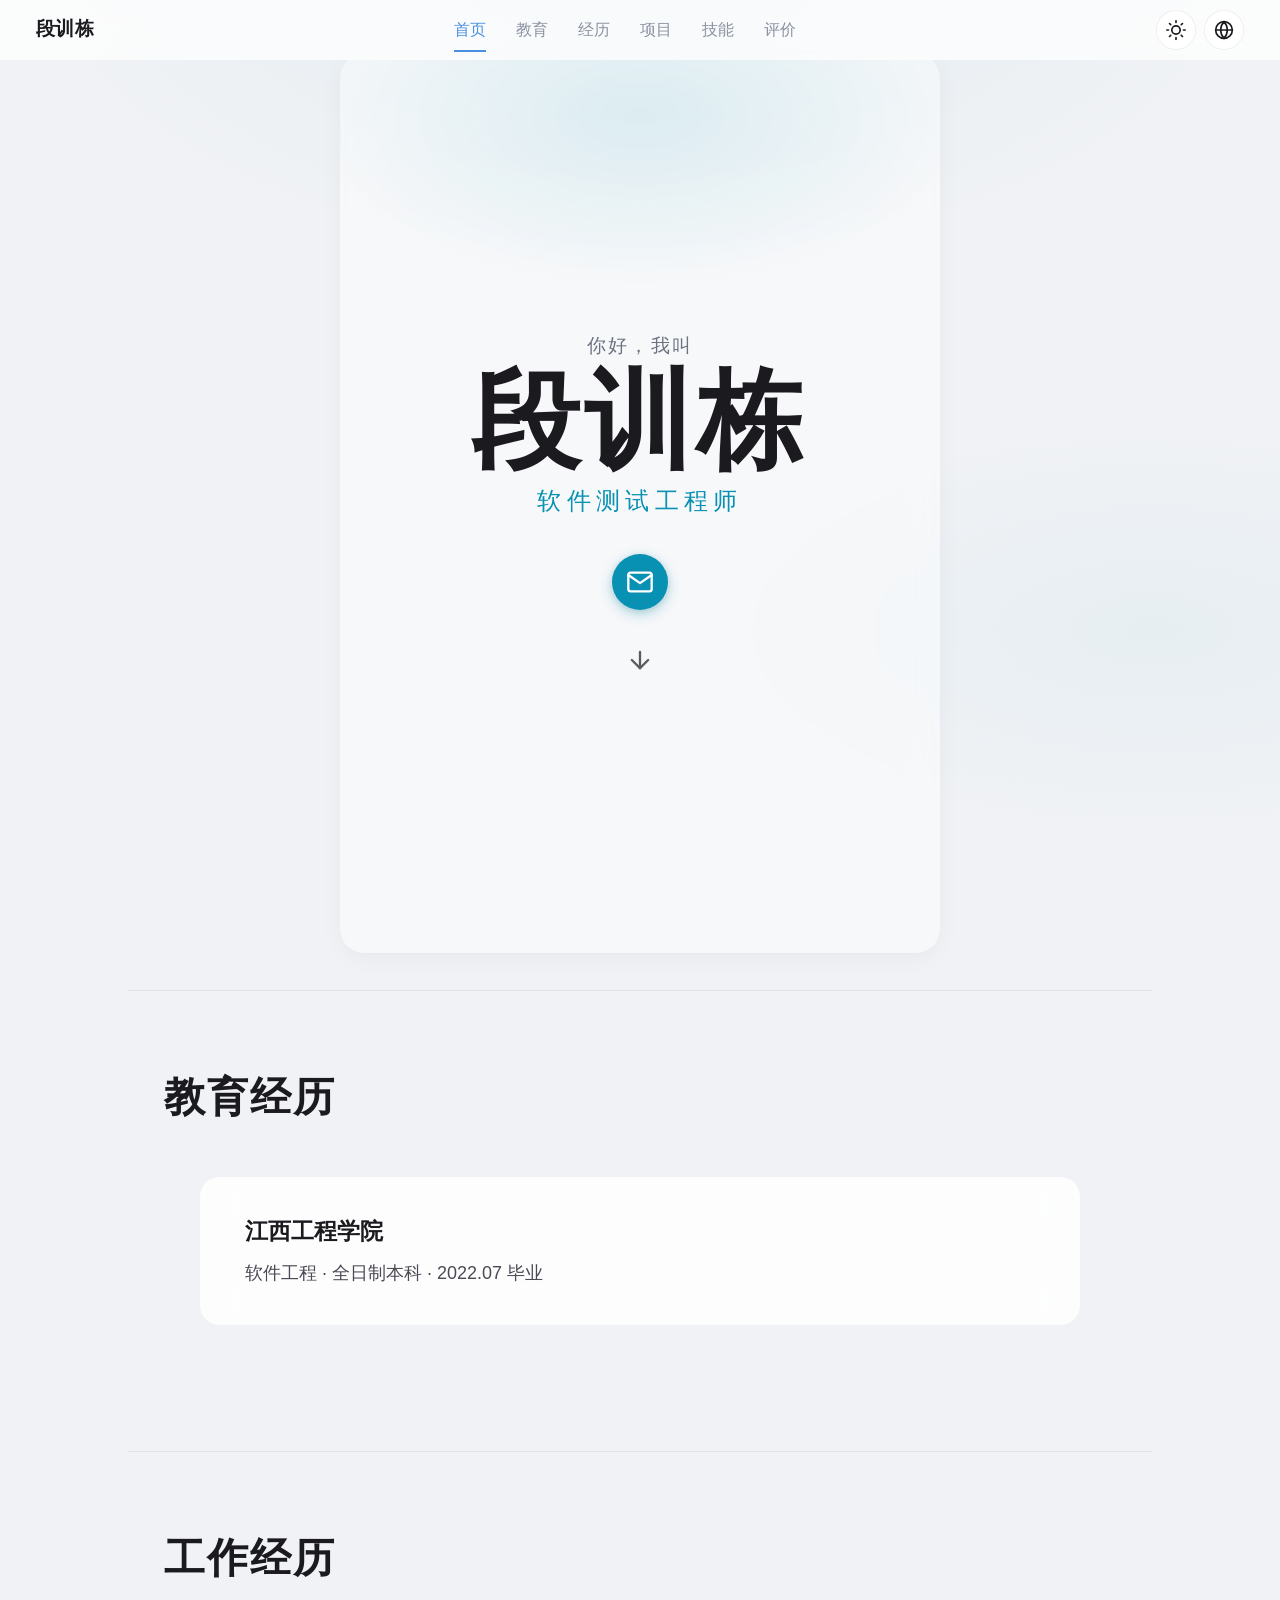
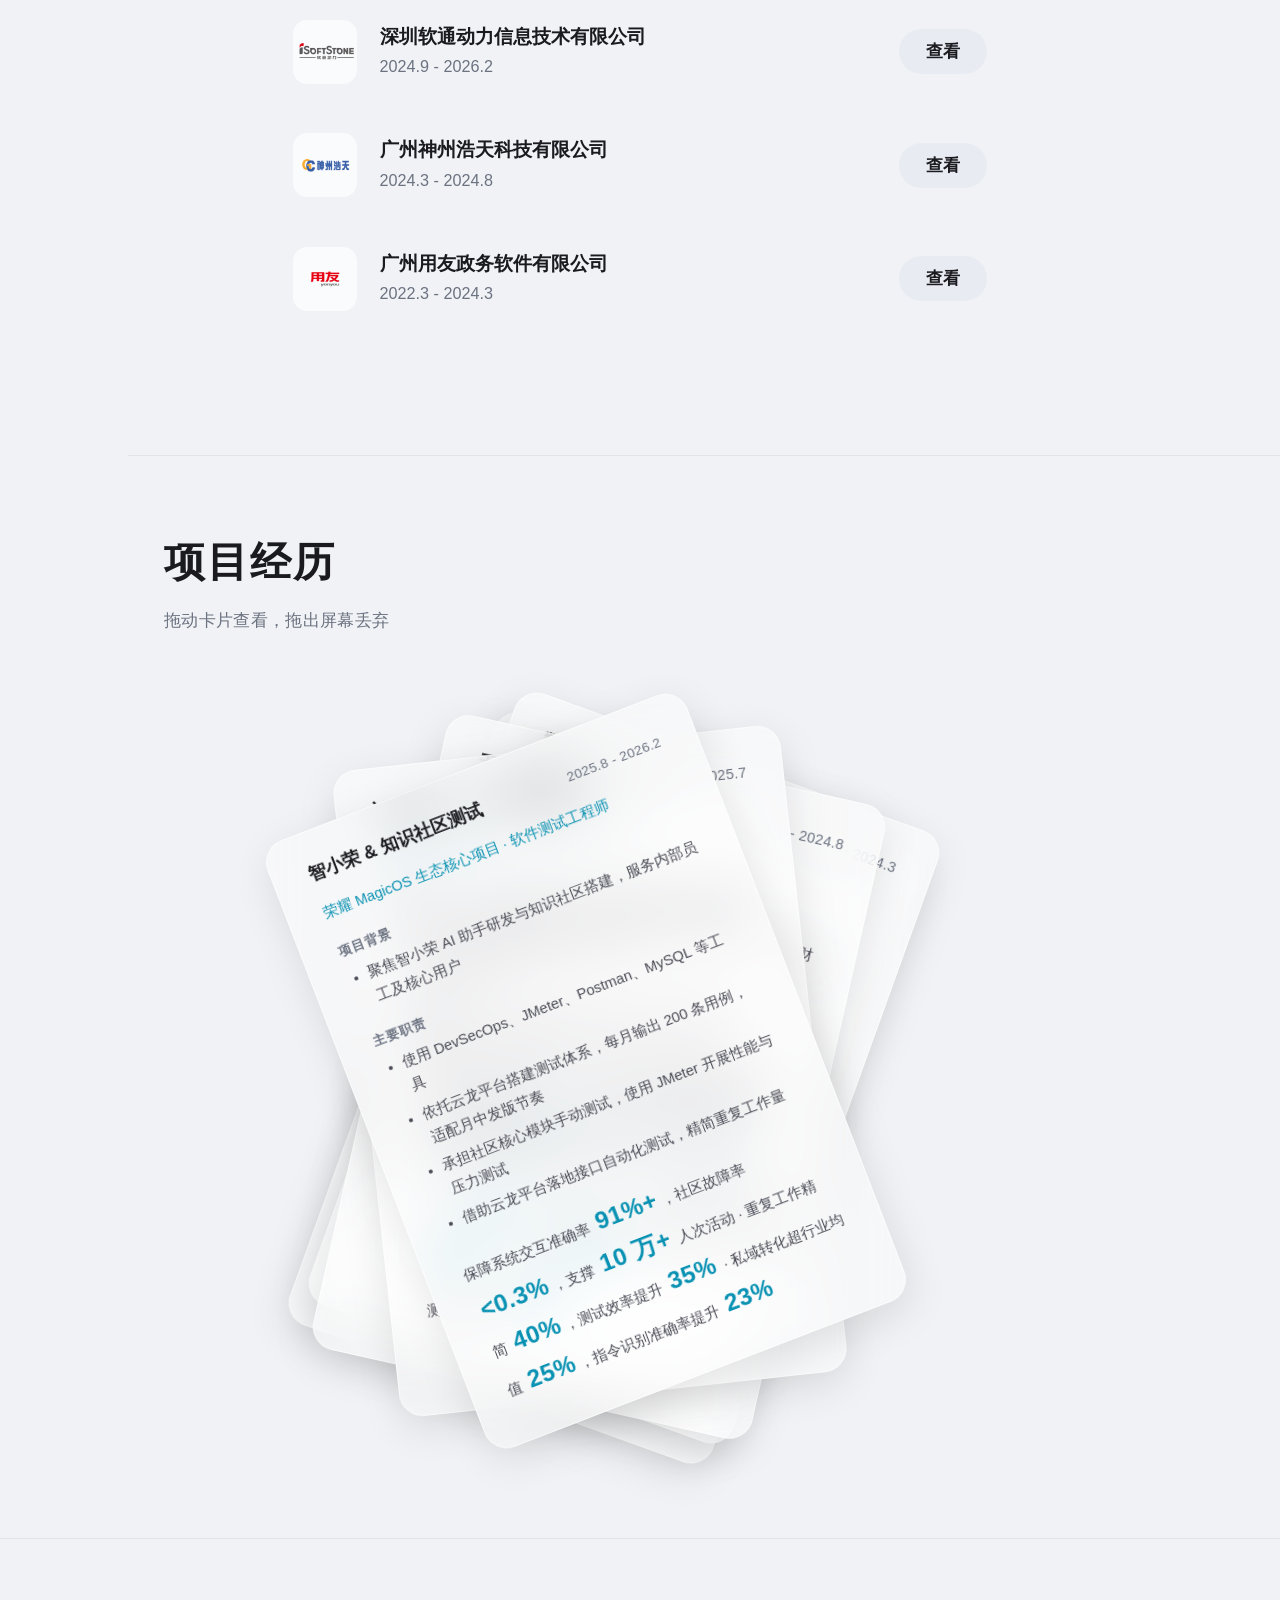
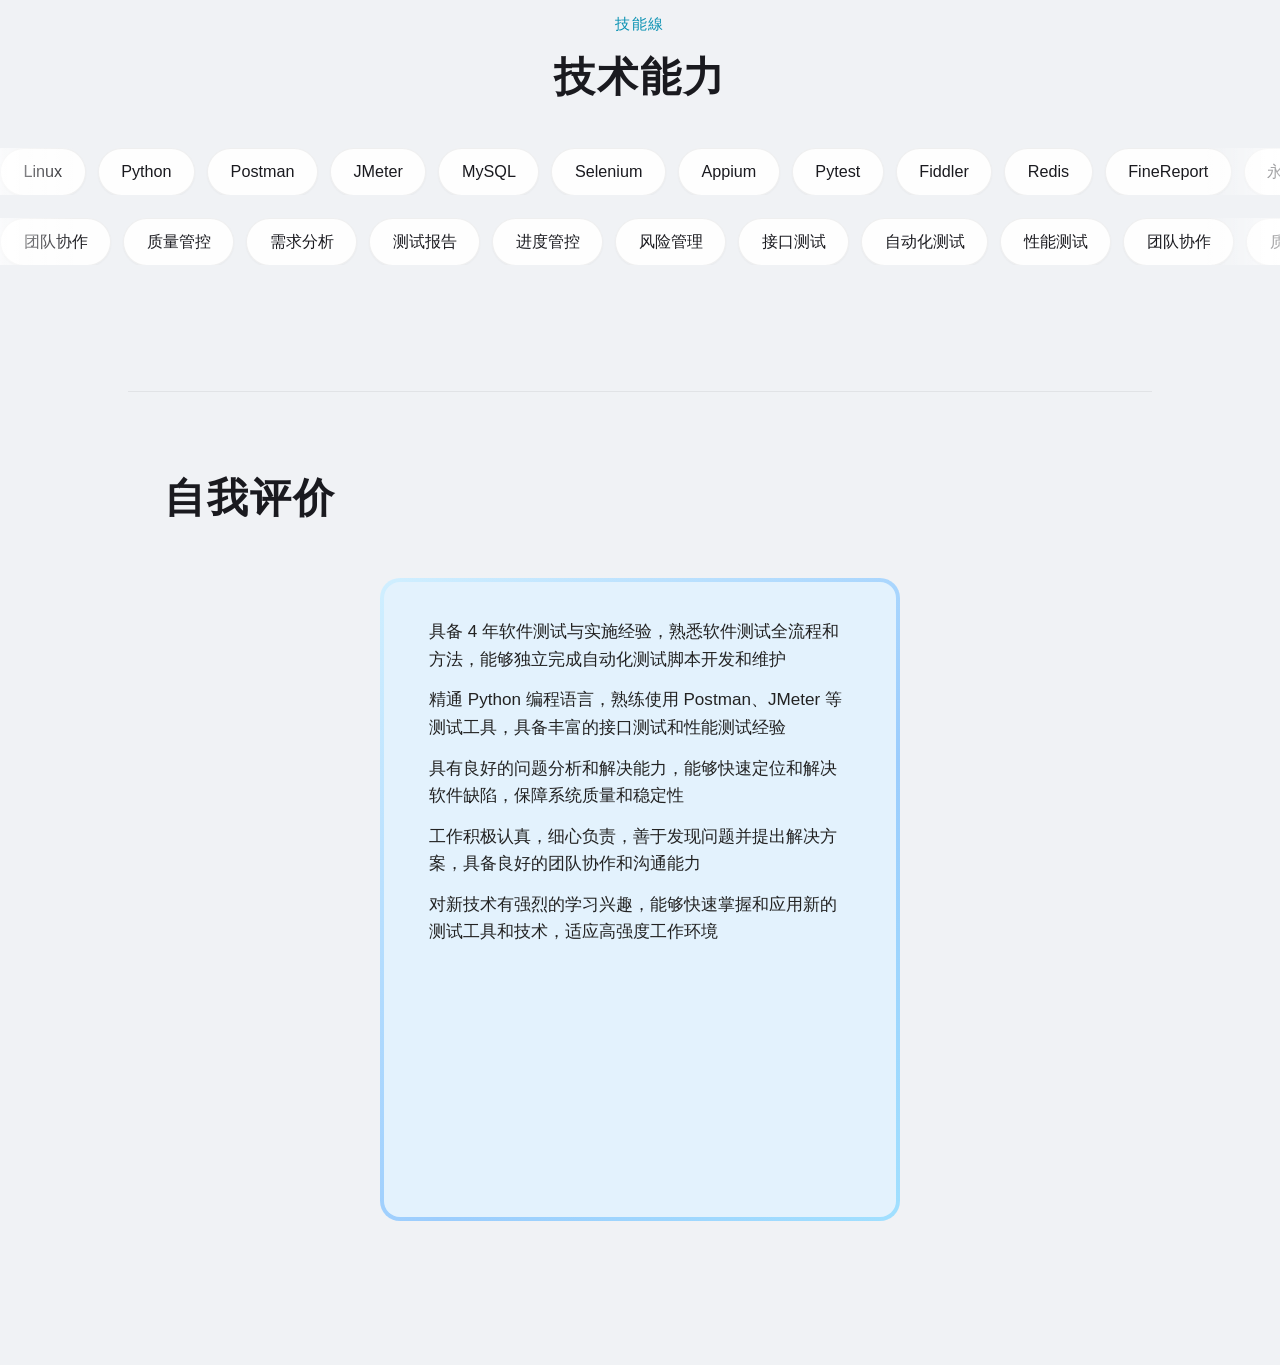
==== cv/index.html @ a40f7c54 "提交" ====
<!DOCTYPE html>
<html lang="zh-CN">
<head>
  <meta charset="UTF-8">
  <meta name="viewport" content="width=device-width, initial-scale=1.0">
  <title>段训栋 - 软件测试工程师 | 个人简历</title>
  <link rel="stylesheet" href="static/css/style.css">
</head>
<body>
  <!-- 首页（self-introduction）：包含导航栏、夜间模式、中英文切换、自我介绍 -->
  <section class="self-introduction">
    <header class="top-nav nav-bar" id="topNav">
      <span class="name">段训栋</span>
      <nav class="nav-links" id="navLinks">
        <a href="#hero">首页</a>
        <a href="#education">教育</a>
        <a href="#experience">经历</a>
        <a href="#projects">项目</a>
        <a href="#skills">技能</a>
        <a href="#intro">评价</a>
      </nav>
      <div class="nav-actions">
        <button type="button" class="nav-btn-icon dark-mode-toggle" id="themeBtn" aria-label="夜间模式" title="夜间模式">
          <svg id="themeIconSun" width="20" height="20" viewBox="0 0 24 24" fill="none" stroke="currentColor" stroke-width="2"><circle cx="12" cy="12" r="5"/><path d="M12 1v2M12 21v2M4.22 4.22l1.42 1.42M18.36 18.36l1.42 1.42M1 12h2M21 12h2M4.22 19.78l1.42-1.42M18.36 5.64l1.42-1.42"/></svg>
          <svg id="themeIconMoon" style="display:none" width="20" height="20" viewBox="0 0 24 24" fill="none" stroke="currentColor" stroke-width="2"><path d="M21 12.79A9 9 0 1 1 11.21 3 7 7 0 0 0 21 12.79z"/></svg>
        </button>
        <button type="button" class="nav-btn-icon lang-toggle" id="langBtn" aria-label="中文/English" title="中文 / English">
          <svg width="20" height="20" viewBox="0 0 24 24" fill="none" stroke="currentColor" stroke-width="2"><circle cx="12" cy="12" r="10"/><path d="M2 12h20M12 2a15.3 15.3 0 0 1 4 10 15.3 15.3 0 0 1-4 10 15.3 15.3 0 0 1-4-10 15.3 15.3 0 0 1 4-10z"/></svg>
        </button>
      </div>
      <button class="menu-btn" id="menuBtn" aria-label="菜单">☰</button>
    </header>
    <div class="nav-overlay" id="navOverlay" aria-hidden="true"></div>

    <section class="hero intro-text" id="hero">
      <p class="hero-greeting">你好，我叫</p>
      <h1 class="hero-name">段训栋</h1>
      <p class="hero-title">软件测试工程师</p>
      <div class="hero-contact">
        <a href="mailto:duanxd123@qq.com" class="hero-email-link" aria-label="发送邮件">
          <span class="hero-email-icon" aria-hidden="true">
            <svg width="22" height="22" viewBox="0 0 24 24" fill="none" stroke="currentColor" stroke-width="2" stroke-linecap="round" stroke-linejoin="round"><path d="M4 4h16c1.1 0 2 .9 2 2v12c0 1.1-.9 2-2 2H4c-1.1 0-2-.9-2-2V6c0-1.1.9-2 2-2z"/><polyline points="22,6 12,13 2,6"/></svg>
          </span>
          <span class="hero-email-text">联系我</span>
        </a>
      </div>
      <a href="#education" class="hero-scroll-down" aria-label="向下滚动">
        <svg width="28" height="28" viewBox="0 0 24 24" fill="none" stroke="currentColor" stroke-width="2" stroke-linecap="round" stroke-linejoin="round"><line x1="12" y1="5" x2="12" y2="19"/><polyline points="19 12 12 19 5 12"/></svg>
      </a>
    </section>
  </section>
  <!-- 首页（self-introduction）结束 -->

  <main class="content">
    <!-- 教育经历（education）：单卡片展示教育背景 -->
    <section class="section education" id="education">
      <h2 class="section-title">教育经历</h2>
      <div class="section-inner">
        <div class="edu-item education-card reveal-item">
          <div class="school">江西工程学院</div>
          <div class="meta">软件工程 · 全日制本科 · 2022.07 毕业</div>
        </div>
      </div>
    </section>
    <!-- 教育经历（education）结束 -->

    <!-- 工作经历（work-experience）：3个列表项展示工作信息 -->
    <section class="section work-experience" id="experience">
      <h2 class="section-title">工作经历</h2>
      <p class="section-subtitle reveal-item"></p>
      <div class="work-exp-list-wrap reveal-item" id="workExpListWrap">
        <ul class="work-exp-list" id="workExpList" aria-label="工作经历列表"></ul>
      </div>
      <div class="work-exp-overlay" id="workExpOverlay" aria-hidden="true"></div>
      <div class="work-exp-modal" id="workExpModal" role="dialog" aria-modal="true" aria-labelledby="workExpModalCompany" aria-hidden="true">
        <div class="work-exp-modal-inner" id="workExpModalInner">
          <button type="button" class="work-exp-modal-close" id="workExpModalClose" aria-label="关闭">×</button>
          <div class="work-exp-modal-image-wrap">
            <img class="work-exp-modal-image" id="workExpModalImage" src="" alt="">
          </div>
          <div class="work-exp-modal-body">
            <div class="work-exp-modal-header">
              <div>
                <h3 class="work-exp-modal-company" id="workExpModalCompany"></h3>
                <p class="work-exp-modal-meta" id="workExpModalMeta"></p>
              </div>
              <a class="work-exp-modal-cta" id="workExpModalCta" href="#" target="_blank" rel="noopener"></a>
            </div>
            <div class="work-exp-modal-desc" id="workExpModalDesc"></div>
            <div class="work-exp-modal-stats" id="workExpModalStats"></div>
          </div>
        </div>
      </div>
    </section>
    <!-- 工作经历（work-experience）结束 -->

    <!-- 项目经历（project-experience）：5张卡片展示项目信息 -->
    <section class="section project-experience" id="projects">
      <h2 class="section-title">项目经历</h2>
      <p class="section-subtitle reveal-item">拖动卡片查看，拖出屏幕丢弃</p>
      <div class="recover-btn-wrap">
        <button class="recover-btn" id="recoverBtn" style="display:none;">↩ 捡回卡片</button>
      </div>
      <div class="draggable-card-container" id="draggableContainer">
        <div class="draggable-card project-card-1" data-index="0">
          <div class="project-header">
            <span class="project-name">智小荣 & 知识社区测试</span>
            <span class="project-date">2025.8 - 2026.2</span>
          </div>
          <div class="project-subtitle">荣耀 MagicOS 生态核心项目 · 软件测试工程师</div>
          <div class="project-block">
            <h4>项目背景</h4>
            <ul><li>聚焦智小荣 AI 助手研发与知识社区搭建，服务内部员工及核心用户</li></ul>
          </div>
          <div class="project-block">
            <h4>主要职责</h4>
            <ul>
              <li>使用 DevSecOps、JMeter、Postman、MySQL 等工具</li>
              <li>依托云龙平台搭建测试体系，每月输出 200 条用例，适配月中发版节奏</li>
              <li>承担社区核心模块手动测试，使用 JMeter 开展性能与压力测试</li>
              <li>借助云龙平台落地接口自动化测试，精简重复工作量</li>
            </ul>
          </div>
          <div class="project-result">保障系统交互准确率 <span class="stat">91%+</span>，社区故障率 <span class="stat">&lt;0.3%</span>，支撑 <span class="stat">10 万+</span> 人次活动 · 重复工作精简 <span class="stat">40%</span>，测试效率提升 <span class="stat">35%</span> · 私域转化超行业均值 <span class="stat">25%</span>，指令识别准确率提升 <span class="stat">23%</span></div>
        </div>
        <div class="draggable-card project-card-2" data-index="1">
          <div class="project-header">
            <span class="project-name">鸿蒙移动 & PC 集成测试</span>
            <span class="project-date">2024.9 - 2025.7</span>
          </div>
          <div class="project-subtitle">软件测试工程师</div>
          <div class="project-block">
            <h4>项目背景</h4>
            <ul><li>参与华为鸿蒙系统移动端和 PC 端全面测试，覆盖系统设置、应用安装卸载、多设备协同、文件跨端传输等核心模块</li></ul>
          </div>
          <div class="project-block">
            <h4>主要职责</h4>
            <ul>
              <li>使用 Python、Postman、Appium、Selenium、JMeter、dev 平台</li>
              <li>设计覆盖系统设置、多设备协同等模块的测试用例</li>
              <li>执行端侧功能/接口测试，用 Python 编写自动化脚本</li>
              <li>开展多设备/硬件环境兼容性测试，输出测试报告</li>
            </ul>
          </div>
          <div class="project-result">完成 <span class="stat">1000+</span> 测试用例执行 · 发现并跟踪解决缺陷 <span class="stat">280+</span> 个 · 累计 <span class="stat">8000+</span> 行自动化代码 · 减少人工测试工作量 <span class="stat">30%</span></div>
        </div>
        <div class="draggable-card project-card-3" data-index="2">
          <div class="project-header">
            <span class="project-name">天财智慧财务系统</span>
            <span class="project-date">2024.3 - 2024.8</span>
          </div>
          <div class="project-subtitle">软件实施工程师</div>
          <div class="project-block">
            <h4>项目背景</h4>
            <ul><li>为广东省 20+ 所学校部署天财智慧财务平台，适配财政预算一体化改革要求</li></ul>
          </div>
          <div class="project-block">
            <h4>主要职责</h4>
            <ul>
              <li>牵头多校财务需求调研，输出 3 份场景化需求报告</li>
              <li>用 SQL Server 处理账务/人员/预算数据</li>
              <li>搭建测试环境，组织 20+ 场培训，编制操作手册</li>
            </ul>
          </div>
          <div class="project-result">数据同步准确率 <span class="stat">100%</span> · 用户满意度 <span class="stat">96%</span> · 财务办公效率提升 <span class="stat">45%</span></div>
        </div>
        <div class="draggable-card project-card-4" data-index="3">
          <div class="project-header">
            <span class="project-name">数字人大系统</span>
            <span class="project-date">2023.10 - 2024.3</span>
          </div>
          <div class="project-subtitle">软件实施工程师</div>
          <div class="project-block">
            <h4>项目背景</h4>
            <ul><li>搭建人大常委会国资监督支撑平台，实现专项报告、数据报表汇聚和自动预警功能</li></ul>
          </div>
          <div class="project-block">
            <h4>主要职责</h4>
            <ul>
              <li>使用 Linux、MySQL、永洪 BI</li>
              <li>负责国资数据图表展示、数据管理等核心功能的 Web 端功能测试</li>
              <li>编写测试用例超 1000 条，在 Linux 下搭建 UAT 测试环境</li>
            </ul>
          </div>
          <div class="project-result">协助分析解决 BUG 缺陷 <span class="stat">100+</span> 条，保障系统稳定上线</div>
        </div>
        <div class="draggable-card project-card-5" data-index="4">
          <div class="project-header">
            <span class="project-name">数字财政系统</span>
            <span class="project-date">2022.3 - 2023.10</span>
          </div>
          <div class="project-subtitle">软件实施工程师</div>
          <div class="project-block">
            <h4>项目背景</h4>
            <ul><li>搭建财政局一体化信息化管理平台，通过数字化支付转型提升跨部门协同效率</li></ul>
          </div>
          <div class="project-block">
            <h4>主要职责</h4>
            <ul>
              <li>使用 Navicat、Postman、FineReport、TAPD 等工具</li>
              <li>开展功能测试、接口测试、兼容性测试</li>
              <li>跟踪处理客户反馈问题，推动 100+ 问题解决</li>
            </ul>
          </div>
          <div class="project-result">提升跨部门协同效率 <span class="stat">30%</span>，降低成本 <span class="stat">20%</span> · 客户好评率 <span class="stat">95%+</span>，成为部门实施标杆项目</div>
        </div>
      </div>
    </section>
    <!-- 项目经历（project-experience）结束 -->

    <!-- 技术能力（technical-skills）：技术标题横向来回滚动 -->
    <section class="section technical-skills" id="skills">
      <div class="skills-header">
        <p class="skills-subtitle">技能線</p>
        <h2 class="section-title">技术能力</h2>
      </div>
      <div class="skills-rows reveal-item">
        <div class="skill-row-wrap">
          <div class="skill-row" id="skillRow1">
            <div class="skill-row-copy">
              <span class="skill-pill skill-text">Linux</span>
              <span class="skill-pill skill-text">Python</span>
              <span class="skill-pill skill-text">Postman</span>
              <span class="skill-pill skill-text">JMeter</span>
              <span class="skill-pill skill-text">MySQL</span>
              <span class="skill-pill skill-text">Selenium</span>
              <span class="skill-pill skill-text">Appium</span>
              <span class="skill-pill skill-text">Pytest</span>
              <span class="skill-pill skill-text">Fiddler</span>
              <span class="skill-pill skill-text">Redis</span>
              <span class="skill-pill skill-text">FineReport</span>
              <span class="skill-pill skill-text">永洪 BI</span>
            </div>
            <div class="skill-row-copy">
              <span class="skill-pill skill-text">Linux</span>
              <span class="skill-pill skill-text">Python</span>
              <span class="skill-pill skill-text">Postman</span>
              <span class="skill-pill skill-text">JMeter</span>
              <span class="skill-pill skill-text">MySQL</span>
              <span class="skill-pill skill-text">Selenium</span>
              <span class="skill-pill skill-text">Appium</span>
              <span class="skill-pill skill-text">Pytest</span>
              <span class="skill-pill skill-text">Fiddler</span>
              <span class="skill-pill skill-text">Redis</span>
              <span class="skill-pill skill-text">FineReport</span>
              <span class="skill-pill skill-text">永洪 BI</span>
            </div>
            <div class="skill-row-copy">
              <span class="skill-pill skill-text">Linux</span>
              <span class="skill-pill skill-text">Python</span>
              <span class="skill-pill skill-text">Postman</span>
              <span class="skill-pill skill-text">JMeter</span>
              <span class="skill-pill skill-text">MySQL</span>
              <span class="skill-pill skill-text">Selenium</span>
              <span class="skill-pill skill-text">Appium</span>
              <span class="skill-pill skill-text">Pytest</span>
              <span class="skill-pill skill-text">Fiddler</span>
              <span class="skill-pill skill-text">Redis</span>
              <span class="skill-pill skill-text">FineReport</span>
              <span class="skill-pill skill-text">永洪 BI</span>
            </div>
          </div>
        </div>
        <div class="skill-row-wrap">
          <div class="skill-row" id="skillRow2">
            <div class="skill-row-copy">
              <span class="skill-pill skill-text">团队协作</span>
              <span class="skill-pill skill-text">质量管控</span>
              <span class="skill-pill skill-text">需求分析</span>
              <span class="skill-pill skill-text">测试报告</span>
              <span class="skill-pill skill-text">进度管控</span>
              <span class="skill-pill skill-text">风险管理</span>
              <span class="skill-pill skill-text">接口测试</span>
              <span class="skill-pill skill-text">自动化测试</span>
              <span class="skill-pill skill-text">性能测试</span>
            </div>
            <div class="skill-row-copy">
              <span class="skill-pill skill-text">团队协作</span>
              <span class="skill-pill skill-text">质量管控</span>
              <span class="skill-pill skill-text">需求分析</span>
              <span class="skill-pill skill-text">测试报告</span>
              <span class="skill-pill skill-text">进度管控</span>
              <span class="skill-pill skill-text">风险管理</span>
              <span class="skill-pill skill-text">接口测试</span>
              <span class="skill-pill skill-text">自动化测试</span>
              <span class="skill-pill skill-text">性能测试</span>
            </div>
            <div class="skill-row-copy">
              <span class="skill-pill skill-text">团队协作</span>
              <span class="skill-pill skill-text">质量管控</span>
              <span class="skill-pill skill-text">需求分析</span>
              <span class="skill-pill skill-text">测试报告</span>
              <span class="skill-pill skill-text">进度管控</span>
              <span class="skill-pill skill-text">风险管理</span>
              <span class="skill-pill skill-text">接口测试</span>
              <span class="skill-pill skill-text">自动化测试</span>
              <span class="skill-pill skill-text">性能测试</span>
            </div>
          </div>
        </div>
      </div>
    </section>
    <!-- 技术能力（technical-skills）结束 -->

    <!-- 自我评价（self-evaluation）：单卡片展示自我评价 -->
    <section class="section self-evaluation" id="intro">
      <h2 class="section-title">自我评价</h2>
      <div class="section-inner">
        <div class="self-intro evaluation-card reveal-item" style="--m-x:50%;--m-y:50%;--r-x:0deg;--r-y:0deg;--bg-x:50%;--bg-y:50%;--duration:300ms;--foil-size:100%;--opacity:0;--radius:20px;--easing:ease;--transition:var(--duration) var(--easing)">
          <div class="glare-grid">
            <!-- 基础背景层 -->
            <div class="glare-base">
              <div class="glare-content">
                <svg width="66" height="65" viewBox="0 0 66 65" fill="none" xmlns="http://www.w3.org/2000/svg" class="glare-icon">
                  <path d="M8 8.05571C8 8.05571 54.9009 18.1782 57.8687 30.062C60.8365 41.9458 9.05432 57.4696 9.05432 57.4696" stroke="currentColor" stroke-width="15" stroke-miterlimit="3.86874" stroke-linecap="round"></path>
                </svg>
                <h3 class="glare-title">自我评价</h3>
              </div>
            </div>

            <!-- 眩光层 -->
            <div class="glare-highlight"></div>

            <!-- 纹理层 -->
            <div class="glare-texture"></div>

            <!-- 内容层 -->
            <div class="glare-content-layer">
              <ul>
                <li>具备 4 年软件测试与实施经验，熟悉软件测试全流程和方法，能够独立完成自动化测试脚本开发和维护</li>
                <li>精通 Python 编程语言，熟练使用 Postman、JMeter 等测试工具，具备丰富的接口测试和性能测试经验</li>
                <li>具有良好的问题分析和解决能力，能够快速定位和解决软件缺陷，保障系统质量和稳定性</li>
                <li>工作积极认真，细心负责，善于发现问题并提出解决方案，具备良好的团队协作和沟通能力</li>
                <li>对新技术有强烈的学习兴趣，能够快速掌握和应用新的测试工具和技术，适应高强度工作环境</li>
              </ul>
            </div>
          </div>
        </div>
      </div>
    </section>
    <!-- 自我评价（self-evaluation）结束 -->
  </main>

  <script src="static/js/script.js"></script>
</body>
</html>
---- cv/static/css/style.css ----
/* ========== 简历样式表 style.css ==========
 * 结构：1. 全局变量与基础  2. 导航/Hero/主内容  3. 工作经历/项目/技能/自我评价  4. 响应式
 */

:root {
      --bg-base: #f0f2f5;
      --bg-glass: rgba(255, 255, 255, 0.65);
      --bg-glass-strong: rgba(255, 255, 255, 0.85);
      --text-primary: #1a1a1f;
      --text-secondary: #4a4a55;
      --text-muted: #6b7280;
      --accent: #0891b2;
      --accent-dim: rgba(8, 145, 178, 0.12);
      --border: rgba(0, 0, 0, 0.06);
      --ease-out-expo: cubic-bezier(0.16, 1, 0.3, 1);
      --blur-sm: 16px;
      --card-glass: rgba(255, 255, 255, 0.45);
      --card-glass-border: rgba(255, 255, 255, 0.6);
      --nav-accent: #4a90e2;
      --scrollbar-track: rgba(8, 145, 178, 0.06);
      --scrollbar-thumb: rgba(8, 145, 178, 0.32);
      --scrollbar-thumb-hover: rgba(8, 145, 178, 0.5);
    }
    [data-theme="dark"] {
      --bg-base: #0f0f12;
      --bg-glass: rgba(30, 30, 35, 0.7);
      --bg-glass-strong: rgba(40, 40, 48, 0.85);
      --text-primary: #e8e8ec;
      --text-secondary: #b0b0b8;
      --text-muted: #80808c;
      --accent: #22b8cf;
      --accent-dim: rgba(34, 184, 207, 0.2);
      --border: rgba(255, 255, 255, 0.08);
      --card-glass: rgba(255, 255, 255, 0.08);
      --card-glass-border: rgba(255, 255, 255, 0.12);
      --nav-accent: #5ba3e8;
      --scrollbar-track: rgba(34, 184, 207, 0.08);
      --scrollbar-thumb: rgba(34, 184, 207, 0.28);
      --scrollbar-thumb-hover: rgba(34, 184, 207, 0.45);
    }

    * {
      margin: 0;
      padding: 0;
      box-sizing: border-box;
    }

    html {
      scroll-behavior: smooth;
      font-size: 112.5%;
      transition: background-color 0.6s ease-out, color 0.6s ease-out;
      scrollbar-width: thin;
      scrollbar-color: transparent transparent;
    }
    html.is-scrolling {
      scrollbar-color: var(--scrollbar-thumb) var(--scrollbar-track);
    }
    html::-webkit-scrollbar { width: 10px; }
    html::-webkit-scrollbar-track { background: transparent; border-radius: 5px; transition: background 0.2s ease; }
    html::-webkit-scrollbar-thumb { background: transparent; border-radius: 5px; transition: background 0.2s ease; }
    html.is-scrolling::-webkit-scrollbar-track { background: var(--scrollbar-track); }
    html.is-scrolling::-webkit-scrollbar-thumb { background: var(--scrollbar-thumb); }
    html.is-scrolling::-webkit-scrollbar-thumb:hover { background: var(--scrollbar-thumb-hover); }

    body {
      font-family: "PingFang SC", -apple-system, BlinkMacSystemFont, "Segoe UI", "Microsoft YaHei", sans-serif;
      background: var(--bg-base);
      color: var(--text-primary);
      line-height: 1.7;
      overflow-x: hidden;
      padding-left: 10%;
      padding-right: 10%;
      transition: background-color 0.6s ease-out, color 0.6s ease-out;
    }
    html.theme-switching,
    html.theme-switching *,
    html.theme-switching *::before,
    html.theme-switching *::after {
      transition: background-color 0.6s ease-out, color 0.6s ease-out, border-color 0.6s ease-out !important;
    }

    /* 整页背景：浅色渐变，毛玻璃透出 */
    body::before {
      content: "";
      position: fixed;
      inset: 0;
      z-index: -1;
      background: 
        radial-gradient(ellipse 100% 80% at 50% -10%, rgba(8, 145, 178, 0.06) 0%, transparent 50%),
        radial-gradient(ellipse 80% 50% at 90% 70%, rgba(8, 145, 178, 0.04) 0%, transparent 45%),
        var(--bg-base);
      pointer-events: none;
    }
    [data-theme="dark"] body::before {
      background:
        radial-gradient(ellipse 100% 80% at 50% -10%, rgba(34, 184, 207, 0.08) 0%, transparent 50%),
        var(--bg-base);
    }

    /* 夜间模式：圆形渐变扩散，半透明叠加，全程内容可见，无全黑/闪屏 */
    .theme-overlay {
      position: fixed;
      inset: 0;
      z-index: 9998;
      pointer-events: none;
      clip-path: circle(0 at var(--theme-x, 50%) var(--theme-y, 50%));
      will-change: clip-path;
      backface-visibility: hidden;
      transform: translateZ(0);
    }
    .theme-overlay.theme-spread-dark {
      background: radial-gradient(circle at var(--theme-x) var(--theme-y), rgba(15, 15, 18, 0.55) 0%, rgba(15, 15, 18, 0.2) 40%, transparent 70%);
      animation: theme-spread 0.6s ease-out forwards;
    }
    .theme-overlay.theme-spread-light {
      background: radial-gradient(circle at var(--theme-x) var(--theme-y), rgba(240, 242, 245, 0.55) 0%, rgba(240, 242, 245, 0.2) 40%, transparent 70%);
      animation: theme-spread 0.6s ease-out forwards;
    }
    @keyframes theme-spread {
      0% {
        clip-path: circle(0 at var(--theme-x) var(--theme-y));
      }
      100% {
        clip-path: circle(180vmax at var(--theme-x) var(--theme-y));
      }
    }

    /* 导航栏：简约半透明磨砂、滚动缩小 */
    .top-nav {
      position: fixed;
      top: 0;
      left: 0;
      right: 0;
      z-index: 1000;
      display: flex;
      align-items: center;
      justify-content: space-between;
      height: 60px;
      padding: 0 2rem;
      background: rgba(255, 255, 255, 0.72);
      backdrop-filter: blur(20px);
      -webkit-backdrop-filter: blur(20px);
      border-bottom: 1px solid transparent;
      transition: height 0.25s ease-out, background 0.25s ease-out, border-color 0.25s ease-out, padding 0.25s ease-out;
      overflow: hidden;
    }
    .top-nav.scrolled {
      height: 50px;
      background: rgba(255, 255, 255, 0.85);
      border-bottom-color: var(--border);
    }
    [data-theme="dark"] .top-nav {
      background: rgba(20, 20, 24, 0.72);
      border-bottom-color: transparent;
    }
    [data-theme="dark"] .top-nav.scrolled {
      background: rgba(20, 20, 24, 0.9);
      border-bottom-color: var(--border);
    }

    .top-nav .name {
      font-size: 1.05rem;
      font-weight: 600;
      letter-spacing: 0.02em;
      color: var(--text-primary);
    }

    .top-nav .nav-links {
      display: flex;
      align-items: center;
      gap: 30px;
    }

    .top-nav .nav-links a {
      position: relative;
      padding: 0.5rem 0;
      font-size: 16px;
      color: #8b92a0;
      text-decoration: none;
      transition: color 0.2s ease-out, transform 0.2s ease-out;
      -webkit-font-smoothing: antialiased;
    }
    .top-nav .nav-links a:hover {
      color: var(--nav-accent);
      transform: translateY(-2px);
    }
    .top-nav .nav-links a.active {
      color: var(--nav-accent);
    }
    .top-nav .nav-links a.active::after {
      content: '';
      position: absolute;
      left: 0;
      bottom: 0;
      width: 100%;
      height: 2px;
      background: var(--nav-accent);
      transform: scaleX(1);
      transform-origin: left;
      transition: transform 0.3s cubic-bezier(0.25, 0.46, 0.45, 0.94);
    }
    .top-nav .nav-links a:not(.active)::after {
      transform: scaleX(0);
      transform-origin: right;
    }
    .top-nav .nav-links a:hover::after {
      transform: scaleX(1);
      transform-origin: left;
    }

    /* 导航右侧：图标按钮 */
    .nav-actions {
      display: flex;
      align-items: center;
      gap: 8px;
    }
    .nav-btn-icon {
      width: 40px;
      height: 40px;
      display: flex;
      align-items: center;
      justify-content: center;
      background: var(--bg-glass-strong);
      backdrop-filter: blur(var(--blur-sm));
      -webkit-backdrop-filter: blur(var(--blur-sm));
      border: 1px solid var(--border);
      border-radius: 50%;
      color: var(--text-primary);
      cursor: pointer;
      transition: background 0.25s, color 0.25s, border-color 0.25s;
    }
    .nav-btn-icon:hover {
      background: var(--accent-dim);
      color: var(--accent);
      border-color: var(--accent);
    }
    .nav-btn-icon svg {
      width: 20px;
      height: 20px;
      fill: none;
      stroke: currentColor;
      stroke-width: 2;
      stroke-linecap: round;
      stroke-linejoin: round;
    }

    /* 导航点击发散涟漪 */
    .nav-ripple {
      position: absolute;
      width: 60px;
      height: 60px;
      margin-left: -30px;
      margin-top: -30px;
      border-radius: 50%;
      background: transparent;
      border: 1px solid rgba(8, 145, 178, 0.2);
      pointer-events: none;
      z-index: 1;
      transform: scale(0);
      opacity: 1;
      animation: nav-ripple 0.5s ease-out forwards;
    }
    [data-theme="dark"] .nav-ripple {
      border-color: rgba(34, 184, 207, 0.25);
    }
    @keyframes nav-ripple {
      to {
        transform: scale(2.5);
        opacity: 0;
      }
    }

    .menu-btn {
      display: none;
      width: 44px;
      height: 44px;
      align-items: center;
      justify-content: center;
      background: var(--bg-glass-strong);
      backdrop-filter: blur(var(--blur-sm));
      -webkit-backdrop-filter: blur(var(--blur-sm));
      border: none;
      border-radius: 12px;
      color: var(--text-primary);
      font-size: 1.25rem;
      cursor: pointer;
      flex-shrink: 0;
    }

    /* 桌面端：显示完整导航，隐藏汉堡 */
    @media (min-width: 768px) {
      .menu-btn {
        display: none !important;
      }
      .top-nav .nav-links {
        display: flex !important;
      }
    }

    /* Hero：居中 + 毛玻璃光晕，顶部留白不顶导航 */
    .hero {
      min-height: 100vh;
      display: flex;
      flex-direction: column;
      align-items: center;
      justify-content: center;
      text-align: center;
      padding: 5rem 2rem;
      padding-top: max(5rem, 80px);
      position: relative;
      overflow: hidden;
      border-bottom: 1px solid var(--border);
      scroll-margin-top: 0;
      background: var(--card-glass);
      box-shadow: 0 4px 24px 0 rgba(0,0,0,0.04);
      border-radius: 24px;
      max-width: 600px;
      margin: 3rem auto 2rem auto;
      backdrop-filter: blur(var(--blur-sm));
      -webkit-backdrop-filter: blur(var(--blur-sm));
    }

    .hero::before {
      content: "";
      position: absolute;
      top: 0;
      left: 50%;
      transform: translateX(-50%);
      width: 140%;
      height: 70%;
      background: radial-gradient(ellipse 70% 50% at 50% 10%, rgba(8, 145, 178, 0.1) 0%, transparent 55%);
      pointer-events: none;
    }

    .hero .hero-name {
      font-size: clamp(3.5rem, 10vw, 6rem);
      font-weight: 700;
      letter-spacing: 0.04em;
      margin-bottom: 0.25rem;
      line-height: 1.1;
      position: relative;
      color: var(--text-primary);
      opacity: 0;
      transform: translateY(40px);
      transition: opacity 0.9s var(--ease-out-expo), transform 0.9s var(--ease-out-expo);
    }
    .hero .hero-greeting {
      font-size: 1.05rem;
      color: var(--text-muted);
      letter-spacing: 0.12em;
      margin-bottom: 0.15rem;
      line-height: 1.35;
      position: relative;
      opacity: 0;
      transform: translateY(28px);
      transition: opacity 0.9s var(--ease-out-expo), transform 0.9s var(--ease-out-expo);
    }
    .hero.visible .hero-greeting {
      opacity: 1;
      transform: translateY(0);
    }

    .hero.visible .hero-name {
      opacity: 1;
      transform: translateY(0);
    }

    .hero .hero-title {
      font-size: 1.35rem;
      color: var(--accent);
      letter-spacing: 0.22em;
      text-transform: uppercase;
      margin-bottom: 2rem;
      line-height: 1.35;
      position: relative;
      opacity: 0;
      transform: translateY(28px);
      transition: opacity 0.9s var(--ease-out-expo) 0.1s, transform 0.9s var(--ease-out-expo) 0.1s;
    }

    .hero.visible .hero-title {
      opacity: 1;
      transform: translateY(0);
    }

    .hero .hero-contact {
      display: flex;
      flex-wrap: wrap;
      gap: 1.5rem 2.5rem;
      justify-content: center;
      align-items: center;
      font-size: 0.95rem;
      color: var(--text-secondary);
      position: relative;
      opacity: 0;
      transform: translateY(28px);
      transition: opacity 0.9s var(--ease-out-expo) 0.2s, transform 0.9s var(--ease-out-expo) 0.2s;
    }

    /* Hero 邮箱：按示例弹性交互，圆形⇄圆角矩形，width/height/border-radius 0.4s 回弹曲线 */
    .hero .hero-email-link {
      --hero-email-size: 56px;
      --hero-email-pill-radius: calc(var(--hero-email-size) / 1.5);
      display: inline-flex;
      align-items: center;
      justify-content: center;
      box-sizing: border-box;
      gap: 8px;
      width: var(--hero-email-size);
      height: var(--hero-email-size);
      padding: 0;
      border-radius: 50%;
      background: var(--accent);
      color: #fff;
      text-decoration: none;
      font-size: 16px;
      font-weight: 500;
      box-shadow: 0 4px 14px rgba(8, 145, 178, 0.3), 0 2px 6px rgba(0, 0, 0, 0.1);
      transition:
        width 0.4s cubic-bezier(0.34, 1.56, 0.64, 1),
        height 0.4s cubic-bezier(0.34, 1.56, 0.64, 1),
        border-radius 0.4s cubic-bezier(0.34, 1.56, 0.64, 1),
        opacity 0.3s ease;
      overflow: hidden;
      flex-shrink: 0;
    }
    .hero .hero-email-link:hover {
      width: 160px;
      height: var(--hero-email-size);
      border-radius: var(--hero-email-pill-radius);
      background: var(--nav-accent);
      box-shadow: 0 6px 18px rgba(0, 0, 0, 0.12), 0 2px 8px rgba(0, 0, 0, 0.08);
    }
    [data-theme="dark"] .hero .hero-email-link {
      box-shadow: 0 4px 14px rgba(34, 184, 207, 0.22), 0 2px 8px rgba(0, 0, 0, 0.3);
    }
    [data-theme="dark"] .hero .hero-email-link:hover {
      box-shadow: 0 6px 18px rgba(0, 0, 0, 0.35), 0 2px 8px rgba(0, 0, 0, 0.2);
    }
    .hero .hero-email-icon {
      display: inline-flex;
      align-items: center;
      justify-content: center;
      flex-shrink: 0;
      transition: opacity 0.3s ease;
    }
    .hero .hero-email-link:hover .hero-email-icon {
      opacity: 0.8;
    }
    .hero .hero-email-icon svg {
      width: 28px;
      height: 28px;
    }
    .hero .hero-email-text {
      white-space: nowrap;
      overflow: hidden;
      opacity: 0;
      margin: 0;
      margin-left: 0;
      transition: opacity 0.3s ease;
    }
    .hero .hero-email-link:not(:hover) .hero-email-text {
      position: absolute;
      width: 0;
      height: 0;
      overflow: hidden;
      clip: rect(0,0,0,0);
    }
    .hero .hero-email-link:hover .hero-email-text {
      position: static;
      opacity: 1;
    }

    .hero .hero-scroll-down {
      display: inline-flex;
      align-items: center;
      justify-content: center;
      margin-top: 2rem;
      color: var(--text-primary);
      opacity: 0;
      transform: translateY(28px);
      transition: opacity 0.9s var(--ease-out-expo) 0.25s, transform 0.9s var(--ease-out-expo) 0.25s, color 0.2s ease;
      text-decoration: none;
    }
    .hero .hero-scroll-down:hover {
      color: var(--accent);
    }
    .hero .hero-scroll-down svg {
      width: 28px;
      height: 28px;
    }
    .hero.visible .hero-scroll-down {
      opacity: 0.7;
      transform: translateY(0);
    }

    .hero.visible .hero-contact {
      opacity: 1;
      transform: translateY(0);
    }

    /* 主内容：模块撑满、可左右滑动 */
    .content {
      position: relative;
      z-index: 1;
      padding: 0 0 4rem;
      width: 100%;
    }

    .section {
      width: 100%;
      margin: 0 0 3rem;
      padding: 4rem 2rem;
      background: transparent;
      border-radius: 0;
      border: none;
      border-top: 1px solid var(--border);
      position: relative;
      scroll-margin-top: 5rem;
    }
    .section:last-of-type {
      margin-bottom: 0;
    }
    #projects {
      padding-right: 0;
      margin-right: -10vw;
      width: calc(100% + 10vw);
      box-sizing: border-box;
    }
    #projects .section-title,
    #projects .section-subtitle {
      padding-right: 2rem;
    }
    /* 捡回按钮绝对定位，出现时不顶动卡片堆 */
    #projects .recover-btn-wrap {
      position: relative;
      min-height: 48px;
      margin: 0.5rem 0 0;
      padding: 0;
    }
    #projects .recover-btn {
      position: absolute;
      top: 0;
      right: 0;
      margin: 0;
    }
    /* 工作经历：布局同参考图，居中竖排列表；两边宽度稍大、白底更淡、整体更紧凑 */
    .work-exp-list-wrap {
      max-width: 820px;
      margin: 0 auto;
      padding: 0 2rem;
    }
    .work-exp-list {
      list-style: none;
      padding: 0;
      margin: 0;
      display: flex;
      flex-direction: column;
      gap: 0.75rem;
    }
    .work-exp-list-item {
      display: flex;
      align-items: center;
      justify-content: space-between;
      gap: 1.25rem;
      padding: 1rem 1.5rem;
      border-radius: 18px;
      cursor: pointer;
      transition: background 0.25s ease, box-shadow 0.25s ease, opacity 0.3s ease, transform 0.3s ease, filter 0.3s ease;
      background: transparent;
    }
    /* 悬浮时：底色 #f0f2f5，无描边 */
    .work-exp-list-item:hover {
      background: #f0f2f5;
      box-shadow: 0 4px 24px rgba(0, 0, 0, 0.08);
    }
    [data-theme="dark"] .work-exp-list-item:hover {
      background: rgba(255, 255, 255, 0.12);
      box-shadow: 0 4px 24px rgba(0, 0, 0, 0.35);
    }
    /* 点击瞬间保持底色供 View Transition 截取 */
    .work-exp-list-item.work-exp-item-expanding {
      background: #f0f2f5;
      box-shadow: 0 4px 24px rgba(0, 0, 0, 0.08);
    }
    [data-theme="dark"] .work-exp-list-item.work-exp-item-expanding {
      background: rgba(255, 255, 255, 0.12);
      box-shadow: 0 4px 24px rgba(0, 0, 0, 0.35);
    }
    .work-exp-list-item-left {
      display: flex;
      align-items: center;
      gap: 1.25rem;
      flex: 1;
      min-width: 0;
      overflow: hidden;
    }
    .work-exp-list-item-img {
      width: 64px;
      height: 64px;
      min-width: 48px;
      max-width: 100%;
      aspect-ratio: 1;
      border-radius: 14px;
      object-fit: contain;
      object-position: center;
      background: var(--bg-glass);
      flex-shrink: 0;
    }
    .work-exp-list-item-text { min-width: 0; }
    .work-exp-list-item-company {
      font-size: 1.08rem;
      font-weight: 600;
      color: var(--text-primary);
      margin: 0 0 0.25rem 0;
      line-height: 1.35;
    }
    .work-exp-list-item-date { font-size: 0.9rem; color: var(--text-muted); margin: 0; }
    .work-exp-list-item-btn {
      padding: 0.6rem 1.5rem;
      border-radius: 999px;
      font-size: 0.95rem;
      font-weight: 700;
      border: none;
      cursor: pointer;
      background: #e8ecf2;
      color: var(--text-primary);
      transition: background 0.2s ease, color 0.2s ease;
      flex-shrink: 0;
    }
    .work-exp-list-item-btn:hover { background: var(--accent); color: white; }
    [data-theme="dark"] .work-exp-list-item-btn {
      color: #1a1a1f;
    }
    /* 展开时：列表变为“舞台”，非当前项缩小到左侧不露在背后，当前项由弹窗放大展示；列表 wrap 保留高度避免影响下方模块 */
    #workExpListWrap[data-active-index] .work-exp-list {
      position: fixed;
      left: 1.5rem;
      top: 50%;
      transform: translateY(-50%);
      flex-direction: column;
      gap: 0.5rem;
      z-index: 1001;
      pointer-events: none;
      margin: 0;
      padding: 0;
      max-width: none;
      transition: transform 0.4s cubic-bezier(0.16, 1, 0.3, 1);
    }
    #workExpListWrap[data-active-index] .work-exp-list-item.work-exp-item-inactive {
      width: 72px;
      min-width: 72px;
      max-width: 72px;
      padding: 0.4rem 0.5rem;
      opacity: 0.92;
      transition: opacity 0.3s ease, transform 0.3s ease;
      pointer-events: auto;
      cursor: pointer;
    }
    #workExpListWrap[data-active-index] .work-exp-list-item.work-exp-item-inactive .work-exp-list-item-left { gap: 0; }
    #workExpListWrap[data-active-index] .work-exp-list-item.work-exp-item-inactive .work-exp-list-item-img {
      width: 40px;
      height: 40px;
      min-width: 40px;
      border-radius: 10px;
    }
    #workExpListWrap[data-active-index] .work-exp-list-item.work-exp-item-inactive .work-exp-list-item-text,
    #workExpListWrap[data-active-index] .work-exp-list-item.work-exp-item-inactive .work-exp-list-item-btn { display: none !important; }
    #workExpListWrap[data-active-index] .work-exp-list-item.work-exp-item-active {
      /* keep the active item visible in list while modal is open */
      position: static;
      left: auto;
      width: auto;
      height: auto;
      overflow: visible;
      visibility: visible;
      pointer-events: auto;
    }

    /* Ensure the list stays in its normal layout when a modal is open */
    #workExpListWrap[data-active-index] .work-exp-list {
      position: static !important;
      left: auto !important;
      top: auto !important;
      transform: none !important;
      margin: 0;
      padding: 0;
      pointer-events: auto;
      z-index: auto;
    }
    #workExpListWrap[data-active-index] .work-exp-list-item.work-exp-item-inactive {
      width: auto;
      min-width: 0;
      max-width: none;
      padding: 1rem 1.5rem;
      opacity: 1;
      transition: opacity 0.3s ease, transform 0.3s ease;
      pointer-events: auto;
      cursor: default;
    }
    #workExpListWrap[data-active-index] .work-exp-list-item.work-exp-item-inactive .work-exp-list-item-left { gap: 1.25rem; }
    #workExpListWrap[data-active-index] .work-exp-list-item.work-exp-item-inactive .work-exp-list-item-img {
      width: 64px;
      height: 64px;
      min-width: 48px;
      border-radius: 14px;
    }
    #workExpListWrap[data-active-index] .work-exp-list-item.work-exp-item-inactive .work-exp-list-item-text,
    #workExpListWrap[data-active-index] .work-exp-list-item.work-exp-item-inactive .work-exp-list-item-btn { display: block !important; }

    /* 遮罩：半透明黑底（与 Aceternity 一致） */
    .work-exp-overlay {
      position: fixed;
      inset: 0;
      background: rgba(0, 0, 0, 0.2);
      z-index: 1000;
      opacity: 0;
      visibility: hidden;
      transition: opacity 0.25s ease, visibility 0.25s ease;
    }
    .work-exp-overlay.is-open { opacity: 1; visibility: visible; }
    /* 关闭动效期间：遮罩/弹窗容器不参与 CSS 过渡，避免盖住 View Transition 的伪元素 */
    html.work-exp-closing .work-exp-overlay,
    html.work-exp-closing .work-exp-modal { transition: none !important; }
    /* Aceternity 同款：列表项 → 弹窗 共享元素变形（layoutId 等效），速度稍慢 */
    ::view-transition-old(work-exp-thumb),
    ::view-transition-new(work-exp-thumb) { animation-duration: 0.7s; animation-timing-function: cubic-bezier(0.16, 1, 0.3, 1); }
    ::view-transition-old(work-exp-title),
    ::view-transition-new(work-exp-title) { animation-duration: 0.7s; animation-timing-function: cubic-bezier(0.16, 1, 0.3, 1); }
    ::view-transition-old(work-exp-meta),
    ::view-transition-new(work-exp-meta) { animation-duration: 0.7s; animation-timing-function: cubic-bezier(0.16, 1, 0.3, 1); }
    ::view-transition-old(work-exp-btn),
    ::view-transition-new(work-exp-btn) { animation-duration: 0.65s; animation-timing-function: cubic-bezier(0.16, 1, 0.3, 1); }
    /* 整卡：列表行变形为弹窗容器 */
    ::view-transition-old(work-exp-card),
    ::view-transition-new(work-exp-card) { animation-duration: 0.65s; animation-timing-function: cubic-bezier(0.16, 1, 0.3, 1); }
    /* 关闭时略快但仍可见 ~0.4s */
    html.work-exp-closing ::view-transition-old(work-exp-card),
    html.work-exp-closing ::view-transition-new(work-exp-card),
    html.work-exp-closing ::view-transition-old(work-exp-thumb),
    html.work-exp-closing ::view-transition-new(work-exp-thumb),
    html.work-exp-closing ::view-transition-old(work-exp-title),
    html.work-exp-closing ::view-transition-new(work-exp-title),
    html.work-exp-closing ::view-transition-old(work-exp-meta),
    html.work-exp-closing ::view-transition-new(work-exp-meta),
    html.work-exp-closing ::view-transition-old(work-exp-btn),
    html.work-exp-closing ::view-transition-new(work-exp-btn) { animation-duration: 0.4s; }
    .work-exp-modal {
      position: fixed;
      inset: 0;
      z-index: 1001;
      display: flex;
      align-items: center;
      justify-content: center;
      padding: 1rem;
      pointer-events: none;
      opacity: 0;
      visibility: hidden;
      transition: opacity 0.25s ease, visibility 0.25s ease;
    }
    .work-exp-modal.is-open { pointer-events: auto; opacity: 1; visibility: visible; }
    /* 弹窗卡片：底色 #f0f2f5，无描边 */
    .work-exp-modal-inner {
      position: relative;
      pointer-events: auto;
      width: 100%;
      max-width: 480px;
      max-height: 88vh;
      display: flex;
      flex-direction: column;
      background: #f0f2f5;
      border-radius: 24px;
      overflow: hidden;
      box-shadow: 0 24px 80px rgba(0, 0, 0, 0.12);
    }
    /* 关闭按钮：渐显 + 轻微缩放 0.9→1 */
    .work-exp-modal-close {
      position: absolute;
      top: 0.75rem;
      right: 0.75rem;
      z-index: 9999;
      width: 36px;
      height: 36px;
      border: none;
      border-radius: 50%;
      background: rgba(255,255,255,0.95);
      color: var(--text-primary);
      font-size: 1.5rem;
      line-height: 1;
      cursor: pointer;
      display: flex;
      align-items: center;
      justify-content: center;
      padding: 0;
      box-shadow: 0 2px 8px rgba(0,0,0,0.1);
      opacity: 0;
      transform: scale(0.9);
      transition: opacity 0.25s ease, transform 0.25s ease;
      transition-delay: 0.12s;
    }

    /* 保证打开时按钮始终可见 */
    .work-exp-modal.is-open .work-exp-modal-close,
    .work-exp-modal.work-exp-modal-closing .work-exp-modal-close {
      opacity: 1 !important;
      transform: scale(1) !important;
      transition: none !important;
    }
    .work-exp-modal.is-open .work-exp-modal-close {
      opacity: 1;
      transform: scale(1);
    }
    .work-exp-modal.work-exp-modal-closing .work-exp-modal-close {
      opacity: 0;
      transform: scale(0.9);
      transition-duration: 0.1s;
      transition-delay: 0;
    }
    .work-exp-modal-close:hover { background: white; }
    .work-exp-modal-image-wrap {
      width: 100%;
      height: 220px;
      min-height: 140px;
      max-height: 40vh;
      background: var(--accent-dim);
      flex-shrink: 0;
      overflow: hidden;
    }
    .work-exp-modal-image {
      width: 100%;
      height: 100%;
      max-width: 100%;
      max-height: 100%;
      object-fit: contain;
      object-position: center;
      display: block;
    }
    .work-exp-modal-body {
      padding: 1.25rem 1.5rem 1.5rem;
      overflow-y: auto;
      flex: 1;
      min-height: 0;
      transform: translateY(10px);
      opacity: 0;
      transition: transform 0.3s cubic-bezier(0.16, 1, 0.3, 1), opacity 0.3s ease;
      transition-delay: 0.12s;
      scrollbar-width: thin;
      scrollbar-color: transparent transparent;
    }
    .work-exp-modal-body.is-scrolling {
      scrollbar-color: var(--scrollbar-thumb) var(--scrollbar-track);
    }
    .work-exp-modal-body::-webkit-scrollbar { width: 8px; }
    .work-exp-modal-body::-webkit-scrollbar-track { background: transparent; border-radius: 4px; transition: background 0.2s ease; }
    .work-exp-modal-body::-webkit-scrollbar-thumb { background: transparent; border-radius: 4px; transition: background 0.2s ease; }
    .work-exp-modal-body.is-scrolling::-webkit-scrollbar-track { background: var(--scrollbar-track); }
    .work-exp-modal-body.is-scrolling::-webkit-scrollbar-thumb { background: var(--scrollbar-thumb); }
    .work-exp-modal-body.is-scrolling::-webkit-scrollbar-thumb:hover { background: var(--scrollbar-thumb-hover); }
    .work-exp-modal.is-open .work-exp-modal-body {
      transform: translateY(0);
      opacity: 1;
    }
    /* 收起时：描述/内容先淡出+向下位移 */
    .work-exp-modal.work-exp-modal-closing .work-exp-modal-body {
      transform: translateY(10px);
      opacity: 0;
      transition-duration: 0.15s;
      transition-delay: 0;
    }
    .work-exp-modal-header {
      display: flex;
      justify-content: space-between;
      align-items: flex-start;
      gap: 1rem;
      margin-bottom: 1rem;
    }
    .work-exp-modal-company {
      font-size: 1.15rem;
      font-weight: 700;
      color: var(--text-primary);
      margin: 0 0 0.25rem 0;
      line-height: 1.3;
    }
    .work-exp-modal-meta { font-size: 0.9rem; color: var(--text-muted); margin: 0; }
    .work-exp-modal-cta {
      padding: 0.5rem 1.25rem;
      border-radius: 999px;
      font-size: 0.9rem;
      font-weight: 600;
      background: var(--accent);
      color: white;
      text-decoration: none;
      flex-shrink: 0;
      opacity: 0;
      transform: scale(0.9);
      transition: opacity 0.25s ease, transform 0.25s ease;
      transition-delay: 0.15s;
    }
    .work-exp-modal.is-open .work-exp-modal-cta {
      opacity: 1;
      transform: scale(1);
    }
    .work-exp-modal.work-exp-modal-closing .work-exp-modal-cta {
      opacity: 0;
      transform: scale(0.9);
      transition-duration: 0.1s;
      transition-delay: 0;
    }
    .work-exp-modal-cta:hover { opacity: 0.9; transform: translateY(-1px) scale(1); }
    .work-exp-modal-desc {
      font-size: 0.9rem;
      color: var(--text-secondary);
      line-height: 1.6;
      margin-bottom: 1rem;
    }
    .work-exp-modal-desc ul { margin: 0.5rem 0 0; padding-left: 1.25rem; }
    .work-exp-modal-desc li { margin-bottom: 0.35rem; }
    .work-exp-modal-stats { display: flex; flex-wrap: wrap; gap: 0.75rem 1.25rem; }
    .work-exp-modal-stat { display: flex; flex-direction: column; align-items: flex-start; }
    .work-exp-modal-stat .stat-val { font-size: 1.25rem; font-weight: 700; color: var(--accent); line-height: 1.2; }
    .work-exp-modal-stat .stat-label { font-size: 0.7rem; color: var(--text-muted); margin-top: 0.15rem; }
    @media (max-width: 768px) {
      .work-exp-list-wrap { padding: 0 1rem; }
      .work-exp-list-item { flex-wrap: wrap; padding: 1rem 1.25rem; gap: 1rem; }
      .work-exp-list-item-btn { width: 100%; margin-top: 0.25rem; }
      .work-exp-list-item-img { width: 56px; height: 56px; min-width: 44px; }
      .work-exp-modal-image-wrap { height: min(180px, 36vh); min-height: 120px; max-height: 38vh; }
      .work-exp-modal-close { top: 0.5rem; right: 0.5rem; width: 32px; height: 32px; font-size: 1.25rem; }
    }

    #experience {
      scroll-snap-type: none;
      overflow: visible;
    }

    /* 模块内可横向滚动容器 */
    .section-scroll {
      overflow-x: auto;
      overflow-y: hidden;
      -webkit-overflow-scrolling: touch;
      padding-bottom: 0.5rem;
      margin: 0 -0.5rem;
    }

    .section-scroll::-webkit-scrollbar {
      height: 8px;
    }

    .section-scroll::-webkit-scrollbar-track {
      background: var(--bg-glass);
      border-radius: 4px;
    }

    .section-scroll::-webkit-scrollbar-thumb {
      background: var(--accent);
      border-radius: 4px;
    }
    [data-theme="dark"] .section-scroll::-webkit-scrollbar-track {
      background: var(--bg-glass);
    }

    /* 模块标题：大字号、无框线、下滑出现 */
    .section-title {
      font-size: clamp(1.75rem, 4vw, 2.25rem);
      font-weight: 600;
      letter-spacing: 0.05em;
      color: var(--text-primary);
      margin-bottom: 2.5rem;
      opacity: 0;
      transform: translateY(40px);
      transition: opacity 0.8s var(--ease-out-expo), transform 0.8s var(--ease-out-expo);
    }

    .section-title + .section-subtitle {
      font-size: 0.95rem;
      color: var(--text-muted);
      margin-top: -2rem;
      margin-bottom: 1.5rem;
      letter-spacing: 0.02em;
    }

    .section.visible .section-title {
      opacity: 1;
      transform: translateY(0);
    }

    /* 下滑时子元素渐入（错峰） */
    .reveal-item {
      opacity: 0;
      transform: translateY(44px);
      transition: opacity 0.7s var(--ease-out-expo), transform 0.7s var(--ease-out-expo);
    }

    .reveal-item.reveal {
      opacity: 1;
      transform: translateY(0);
    }

    /* 模块内阅读区域（教育、自我评价）可设最大宽度，非全宽内容 */
    .section-inner {
      max-width: 880px;
      margin: 0 auto;
    }
    .edu-item {
      background: var(--bg-glass-strong);
      backdrop-filter: blur(var(--blur-sm));
      -webkit-backdrop-filter: blur(var(--blur-sm));
      padding: 2rem 2.5rem;
      border-radius: 20px;
    }

    .edu-item .school {
      font-size: 1.25rem;
      font-weight: 600;
      color: var(--text-primary);
      margin-bottom: 0.4rem;
    }

    .edu-item .meta {
      font-size: 1rem;
      color: var(--text-secondary);
    }

    /* 工作经历卡片：放大、居中、支持滚动淡出 */
    .work-item {
      position: relative;
      background: var(--card-glass);
      backdrop-filter: blur(28px);
      -webkit-backdrop-filter: blur(28px);
      border: 1px solid var(--card-glass-border);
      border-radius: 24px;
      padding: 2.5rem 3rem;
      margin-bottom: 0;
      box-shadow: 0 8px 32px rgba(0, 0, 0, 0.06);
      transition: transform 0.25s ease, box-shadow 0.25s ease, opacity 0.5s ease;
      opacity: 1;
    }
    .work-item.fade-out,
    .work-item.fade-below {
      opacity: 0.92;
    }
    .work-item.fade-out {
      pointer-events: none;
    }
    .work-item.fade-out::after,
    .work-item.fade-below::after {
      content: '';
      position: absolute;
      inset: 0;
      border-radius: 24px;
      background: linear-gradient(to bottom, var(--bg-base) 0%, var(--bg-base) 15%, transparent 45%, transparent 55%, var(--bg-base) 85%, var(--bg-base) 100%);
      pointer-events: none;
    }
    [data-theme="dark"] .work-item {
      box-shadow: 0 8px 32px rgba(0, 0, 0, 0.25);
    }
    .work-item:hover {
      transform: translateY(-2px);
      box-shadow: 0 12px 40px rgba(0, 0, 0, 0.08);
    }
    [data-theme="dark"] .work-item:hover {
      box-shadow: 0 12px 40px rgba(0, 0, 0, 0.35);
    }

    .work-item:last-child {
      margin-bottom: 0;
    }

    .experience-wrap {
      display: flex;
      flex-direction: column;
      align-items: center;
      gap: 0;
      width: 100%;
    }
    .experience-slider-wrap {
      width: 100%;
      max-width: 720px;
      margin: 0 auto;
      position: relative;
    }

    /* 工作经历：三块并列展示，模块更大；上下两块用渐变 */
    .experience-slider .work-item {
      flex: 0 0 auto;
      width: 100%;
      max-width: 640px;
      min-width: 0;
      margin-bottom: 0;
      padding: 3rem 3.25rem;
      transition: opacity 0.4s ease, transform 0.4s ease;
      overflow-x: hidden;
      overflow-y: visible;
    }
    .experience-slider .work-item:first-child::after,
    .experience-slider .work-item:last-child::after {
      content: '';
      position: absolute;
      inset: 0;
      border-radius: 24px;
      pointer-events: none;
      z-index: 1;
    }
    .experience-slider .work-item:first-child::after {
      background: linear-gradient(to bottom, var(--bg-base) 0%, transparent 35%, transparent 65%, var(--bg-base) 100%);
    }
    .experience-slider .work-item:last-child::after {
      background: linear-gradient(to bottom, var(--bg-base) 0%, transparent 35%, transparent 65%, var(--bg-base) 100%);
    }

    /* 滑动按钮：仅项目经历保留，放在右侧；不能左滑时左键置灰，不能右滑时右键置灰 */
    .projects-nav {
      display: flex;
      align-items: center;
      justify-content: flex-end;
      gap: 10px;
      margin-top: 0.25rem;
      margin-bottom: 0;
      margin-right: 1.5rem;
    }
    .projects-nav .arrow:disabled {
      opacity: 0.4;
      cursor: not-allowed;
      pointer-events: none;
      background: var(--bg-glass) !important;
      color: var(--text-muted) !important;
      transform: none;
      outline: none;
      box-shadow: none;
    }
    .projects-nav .arrow:disabled:hover,
    .projects-nav .arrow:disabled:focus {
      background: var(--bg-glass) !important;
      color: var(--text-muted) !important;
      transform: none;
      outline: none;
      box-shadow: none;
    }
    [data-theme="dark"] .projects-nav .arrow:disabled {
      background: rgba(255,255,255,0.06) !important;
      color: var(--text-muted) !important;
    }

    .experience-nav .arrow,
    .projects-nav .arrow {
      width: 44px;
      height: 44px;
      display: flex;
      align-items: center;
      justify-content: center;
      background: var(--card-glass);
      backdrop-filter: blur(20px);
      -webkit-backdrop-filter: blur(20px);
      border: 1px solid var(--card-glass-border);
      border-radius: 50%;
      color: var(--text-primary);
      font-size: 1.25rem;
      font-weight: 300;
      cursor: pointer;
      transition: background 0.25s, color 0.25s, transform 0.2s;
    }
    .experience-nav .arrow:hover,
    .projects-nav .arrow:hover {
      background: var(--accent-dim);
      color: var(--accent);
      transform: scale(1.05);
    }

    /* 突出数据：大号数字（华为页风格） */
    .stat {
      display: inline-block;
      font-size: 1.5rem;
      font-weight: 700;
      color: var(--accent);
      letter-spacing: 0.02em;
      margin: 0 0.15em;
    }

    .work-highlight .stat,
    .project-result .stat {
      font-size: 1.35rem;
    }

    .stats-row {
      display: flex;
      flex-wrap: wrap;
      gap: 1rem 1.5rem;
      margin-top: 1rem;
    }

    .stat-item {
      display: flex;
      flex-direction: column;
      align-items: flex-start;
    }

    .stat-item .stat {
      font-size: 2rem;
      line-height: 1.2;
      margin: 0;
    }

    .stat-item .stat-label {
      font-size: 0.8rem;
      color: var(--text-muted);
      margin-top: 0.25rem;
    }

    .work-header {
      display: flex;
      flex-direction: column;
      align-items: flex-start;
      gap: 0.35rem;
      margin-bottom: 0.5rem;
    }

    .work-company {
      font-size: 1.2rem;
      font-weight: 600;
      color: var(--text-primary);
    }

    .work-date {
      font-size: 0.95rem;
      color: var(--text-muted);
      letter-spacing: 0.02em;
    }

    .work-role {
      font-size: 1rem;
      color: var(--accent);
      margin-bottom: 0.75rem;
    }

    .work-desc {
      font-size: 0.95rem;
      color: var(--text-secondary);
      margin-bottom: 0.75rem;
    }

    .work-desc ul {
      padding-left: 1.25rem;
    }

    .work-desc li {
      margin-bottom: 0.4rem;
    }

    .work-highlight {
      font-size: 0.85rem;
      color: var(--accent);
      padding: 0.6rem 0;
      margin-top: 0.75rem;
    }

    /* 项目经历：横向滑动，无渐变 */
    .projects-wrap {
      display: flex;
      flex-direction: column;
      align-items: flex-end;
      gap: 12px;
    }
    .projects-slider-wrap {
      width: 100%;
      min-width: 0;
      overflow: hidden;
    }

    .projects-slider {
      display: flex;
      gap: 1.5rem;
      overflow-x: auto;
      overflow-y: hidden;
      scroll-snap-type: x mandatory;
      scroll-behavior: smooth;
      padding: 0.5rem 0 1.5rem;
      padding-left: 1rem;
      padding-right: 2rem;
      -webkit-overflow-scrolling: touch;
    }

    .projects-slider::-webkit-scrollbar {
      height: 0;
      display: none;
    }
    .projects-slider {
      -ms-overflow-style: none;
      scrollbar-width: none;
    }
    .projects-slider::-webkit-scrollbar-track,
    .projects-slider::-webkit-scrollbar-thumb {
      display: none;
    }

    .projects-slider .project-item {
      flex: 0 0 min(88%, 460px);
      min-width: 320px;
      scroll-snap-align: start;
      margin-bottom: 0;
    }

    /* 项目经历：Liquid Glass 卡片，与工作经历统一 */
    .project-item {
      background: var(--card-glass);
      backdrop-filter: blur(28px);
      -webkit-backdrop-filter: blur(28px);
      border: 1px solid var(--card-glass-border);
      border-radius: 24px;
      padding: 2rem 2.5rem;
      margin-bottom: 1.5rem;
      box-shadow: 0 8px 32px rgba(0, 0, 0, 0.06);
      transition: transform 0.25s ease, box-shadow 0.25s ease;
    }
    [data-theme="dark"] .project-item {
      box-shadow: 0 8px 32px rgba(0, 0, 0, 0.25);
    }
    .project-item:hover {
      transform: translateY(-2px);
      box-shadow: 0 12px 40px rgba(0, 0, 0, 0.08);
    }
    [data-theme="dark"] .project-item:hover {
      box-shadow: 0 12px 40px rgba(0, 0, 0, 0.35);
    }

    .project-item:last-child {
      margin-bottom: 0;
    }

    .project-header {
      display: flex;
      justify-content: space-between;
      align-items: baseline;
      flex-wrap: wrap;
      gap: 0.5rem 1.5rem;
      margin-bottom: 0.75rem;
    }

    .project-name {
      font-size: 1.05rem;
      font-weight: 600;
      color: var(--text-primary);
      flex-shrink: 0;
    }

    .project-date {
      font-size: 0.85rem;
      color: var(--text-muted);
      letter-spacing: 0.02em;
      flex-shrink: 0;
    }

    .project-subtitle {
      font-size: 0.8rem;
      color: var(--accent);
      margin-bottom: 1rem;
    }

    .project-block {
      margin-bottom: 1rem;
    }

    .project-block h4 {
      font-size: 0.8rem;
      color: var(--text-muted);
      text-transform: uppercase;
      letter-spacing: 0.08em;
      margin-bottom: 0.5rem;
    }

    .project-block ul {
      padding-left: 1.25rem;
      font-size: 0.9rem;
      color: var(--text-secondary);
    }

    .project-block li {
      margin-bottom: 0.4rem;
    }

    .project-result {
      font-size: 0.9rem;
      color: var(--text-secondary);
      margin-top: 1rem;
    }
    .project-result .stat {
      color: var(--accent);
    }

    /* 可拖动卡片容器 */
    .draggable-card-container {
      position: relative;
      width: 100%;
      min-height: 600px;
      height: 70vh;
      max-height: 800px;
      overflow: visible;
      margin: 2rem 0;
    }

    /* 捡回按钮 */
    .recover-btn {
      display: inline-flex;
      align-items: center;
      gap: 0.4rem;
      padding: 0.6rem 1.2rem;
      background: var(--accent);
      color: white;
      border: none;
      border-radius: 24px;
      font-size: 0.9rem;
      font-weight: 500;
      cursor: pointer;
      transition: all 0.3s ease;
      margin: 0.5rem 0 1rem;
      box-shadow: 0 4px 16px rgba(8, 145, 178, 0.3);
    }
    .recover-btn:hover {
      transform: translateY(-2px);
      box-shadow: 0 6px 20px rgba(8, 145, 178, 0.4);
    }
    .recover-btn:disabled {
      opacity: 0.7;
      cursor: not-allowed;
      transform: none;
    }
    [data-theme="dark"] .recover-btn {
      box-shadow: 0 4px 16px rgba(34, 184, 207, 0.3);
    }

    /* 可拖动卡片：做大一点、长方形，内容不溢出/不滚动条/不省略，用 --card-font-scale 调节 */
    .draggable-card {
      --card-font-scale: 1;
      position: absolute;
      width: 450px;
      min-width: 450px;
      max-width: 450px;
      height: 650px;
      min-height: 650px;
      max-height: 650px;
      background: var(--card-glass);
      backdrop-filter: blur(28px);
      -webkit-backdrop-filter: blur(28px);
      border: 1px solid var(--card-glass-border);
      border-radius: 24px;
      padding: 1.5rem 2rem;
      box-shadow: 0 12px 40px rgba(0, 0, 0, 0.1);
      cursor: grab;
      user-select: none;
      touch-action: none;
      transition: transform 0.25s cubic-bezier(0.16, 1, 0.3, 1), box-shadow 0.25s ease, border-color 0.2s ease;
      will-change: transform;
      z-index: 10;
      overflow: hidden;
    }
    .draggable-card .project-header .project-name { font-size: calc(1.05rem * var(--card-font-scale)); }
    .draggable-card .project-date { font-size: calc(0.8rem * var(--card-font-scale)); }
    .draggable-card .project-subtitle { font-size: calc(0.85rem * var(--card-font-scale)); }
    .draggable-card .project-block h4 { font-size: calc(0.76rem * var(--card-font-scale)); margin-bottom: 0.35rem; }
    .draggable-card .project-block ul { font-size: calc(0.86rem * var(--card-font-scale)); padding-left: 1.1rem; }
    .draggable-card .project-block li { margin-bottom: 0.3rem; }
    .draggable-card .project-result { font-size: calc(0.86rem * var(--card-font-scale)); margin-top: 0.75rem; }
    [data-theme="dark"] .draggable-card {
      box-shadow: 0 12px 40px rgba(0, 0, 0, 0.35);
    }
    /* 悬浮：轻微放大 + 轻微倾斜，幅度不大 */
    .draggable-card {
      transform: rotate(var(--card-rotation, 0deg));
    }
    .draggable-card:hover {
      transform: rotate(calc(var(--card-rotation, 0deg) + 2deg)) scale(1.04);
      box-shadow: 0 20px 56px rgba(0, 0, 0, 0.14);
    }
    [data-theme="dark"] .draggable-card:hover {
      box-shadow: 0 20px 56px rgba(0, 0, 0, 0.4);
    }
    .draggable-card.dragging {
      cursor: grabbing;
      transition: none;
      box-shadow: 0 12px 40px rgba(0, 0, 0, 0.1);
    }
    [data-theme="dark"] .draggable-card.dragging {
      box-shadow: 0 12px 40px rgba(0, 0, 0, 0.35);
    }
    .draggable-card.discarded {
      opacity: 0;
      pointer-events: none;
      transition: opacity 0.25s ease;
      box-shadow: none;
    }
    .draggable-card.recovering {
      transition: transform 0.6s cubic-bezier(0.16, 1, 0.3, 1), opacity 0.4s ease;
    }

    /* 卡片堆叠效果 */
    .draggable-card[data-index="0"] { z-index: 50; }
    .draggable-card[data-index="1"] { z-index: 40; }
    .draggable-card[data-index="2"] { z-index: 30; }
    .draggable-card[data-index="3"] { z-index: 20; }
    .draggable-card[data-index="4"] { z-index: 10; }

    /* 技术能力：全屏铺开 */
    #skills {
      width: 100vw;
      position: relative;
      left: 50%;
      right: 50%;
      margin-left: -50vw;
      margin-right: -50vw;
      padding-left: 0;
      padding-right: 0;
      box-sizing: border-box;
    }
    .skills-header {
      text-align: center;
      margin-bottom: 2rem;
    }
    .skills-header .skills-subtitle {
      font-size: 0.85rem;
      font-weight: 400;
      color: var(--accent);
      letter-spacing: 0.12em;
      margin-bottom: 0.35rem;
    }
    .skills-header .section-title {
      margin-bottom: 0;
      border-bottom: none;
      padding-bottom: 0;
    }

    .skills-rows {
      display: flex;
      flex-direction: column;
      gap: 1.25rem;
    }

    /* 单行容器：隐藏溢出 + 左右渐变遮罩，两边不留白 */
    .skill-row-wrap {
      position: relative;
      overflow: hidden;
      width: 100%;
      padding: 0;
    }
    .skill-row-wrap::before,
    .skill-row-wrap::after {
      content: "";
      position: absolute;
      top: 0;
      bottom: 0;
      width: 80px;
      z-index: 2;
      pointer-events: none;
    }
    .skill-row-wrap::before {
      left: 0;
      background: linear-gradient(to right, var(--bg-glass) 0%, transparent 100%);
    }
    .skill-row-wrap::after {
      right: 0;
      background: linear-gradient(to left, var(--bg-glass) 0%, transparent 100%);
    }
    [data-theme="dark"] .skill-row-wrap::before {
      background: linear-gradient(to right, var(--bg-glass) 0%, transparent 100%);
    }
    [data-theme="dark"] .skill-row-wrap::after {
      background: linear-gradient(to left, var(--bg-glass) 0%, transparent 100%);
    }

    .skill-row {
      display: flex;
      width: max-content;
      gap: 12px;
      margin: 0;
      padding: 0;
      animation: skill-marquee 30s linear infinite;
      will-change: transform;
    }
    .skill-row-copy {
      display: flex;
      width: max-content;
      flex-shrink: 0;
      gap: 0 12px;
      margin: 0;
      padding: 0;
    }
    .skill-row-wrap:hover .skill-row {
      animation-play-state: paused;
    }
    /* 悬浮到某个技能时整行暂停并高亮该技能 */
    .skill-row-wrap:has(.skill-pill:hover) .skill-row {
      animation-play-state: paused;
    }
    .skill-pill:hover {
      color: var(--accent);
      background: var(--accent-dim) !important;
      border-color: var(--accent);
    }

    /* Pill 标签：浅底、细边、圆角 */
    .skill-pill {
      flex-shrink: 0;
      padding: 0.5rem 1.25rem;
      font-size: 0.9rem;
      font-weight: 500;
      color: var(--text-primary);
      background: rgba(255, 255, 255, 0.9);
      border: 1px solid rgba(0, 0, 0, 0.06);
      border-radius: 999px;
      box-shadow: 0 1px 2px rgba(0, 0, 0, 0.04);
      white-space: nowrap;
    }
    [data-theme="dark"] .skill-pill {
      background: rgba(255, 255, 255, 0.08);
      border-color: rgba(255, 255, 255, 0.1);
      box-shadow: 0 1px 2px rgba(0, 0, 0, 0.2);
    }

    @keyframes skill-marquee {
      0% { transform: translate3d(0, 0, 0); }
      100% { transform: translate3d(-33.333%, 0, 0); }
    }

    /* 兼容：保留原 .skill-tag 在跑马灯内的样式（若别处引用） */
    .skill-group {
      margin-bottom: 1.5rem;
    }

    .skill-group:last-child {
      margin-bottom: 0;
    }

    .skill-group h4 {
      font-size: 0.8rem;
      color: var(--text-muted);
      text-transform: uppercase;
      letter-spacing: 0.08em;
      margin-bottom: 0.75rem;
    }

    .skill-tags {
      display: flex;
      flex-wrap: wrap;
      gap: 0.5rem;
    }

    .skill-tag {
      padding: 0.5rem 1.25rem;
      font-size: 0.9rem;
      background: var(--bg-glass-strong);
      backdrop-filter: blur(var(--blur-sm));
      border: none;
      border-radius: 999px;
      color: var(--text-secondary);
      transition: background 0.25s, color 0.25s;
    }

    .skill-tag.core {
      color: var(--accent);
      background: var(--accent-dim);
    }

    .skill-tag.proficient {
      color: var(--text-primary);
      background: rgba(0, 0, 0, 0.04);
    }

    .skill-tag.familiar {
      color: var(--text-muted);
      background: rgba(0, 0, 0, 0.02);
    }

    /* 技能跑马灯（旧单行，保留类名以防 JS 引用） */
    .skills-marquee-wrap {
      overflow: hidden;
      padding: 1.25rem 0;
      margin: 0;
      width: 100%;
    }

    .skills-marquee {
      display: flex;
      width: max-content;
      animation: marquee-pingpong 28s ease-in-out infinite;
    }

    .skills-marquee .skill-tag {
      flex-shrink: 0;
      margin-right: 0.75rem;
    }

    .skills-marquee-inner {
      display: flex;
      align-items: center;
      flex-shrink: 0;
      gap: 0 0.75rem;
    }

    .skills-marquee-inner .skill-tag {
      margin-right: 0;
    }

    @keyframes marquee-pingpong {
      0%, 100% { transform: translateX(0); }
      50% { transform: translateX(-50%); }
    }

    /* 自我评价：眩光卡片效果 */
    .self-intro {
      position: relative;
      width: min(520px, 100%);
      margin: 0 auto;
      aspect-ratio: 17/21;
      min-height: 380px;
      cursor: pointer;
      --m-x: 50%;
      --m-y: 50%;
      --r-x: 0deg;
      --r-y: 0deg;
      --bg-x: 50%;
      --bg-y: 50%;
      --duration: 300ms;
      --foil-size: 100%;
      --opacity: 0;
      --radius: 20px;
      --easing: ease;
      --transition: var(--duration) var(--easing);
      --step: 5%;
      --foil-svg: url("data:image/svg+xml,%3Csvg width='26' height='26' viewBox='0 0 26 26' fill='none' xmlns='http://www.w3.org/2000/svg'%3E%3Cpath d='M2.99994 3.419C2.99994 3.419 21.6142 7.43646 22.7921 12.153C23.97 16.8695 3.41838 23.0306 3.41838 23.0306' stroke='white' stroke-width='5' stroke-miterlimit='3.86874' stroke-linecap='round' style='mix-blend-mode:darken'/%3E%3C/svg%3E");
      --pattern: var(--foil-svg) center/100% no-repeat;
      --rainbow: repeating-linear-gradient(0deg, #c0e6ff calc(var(--step) * 1), rgba(207, 236, 255, 0.95) calc(var(--step) * 2), rgba(158, 230, 255, 0.8) calc(var(--step) * 3), rgba(128, 216, 255, 0.7) calc(var(--step) * 4), rgba(98, 198, 255, 0.6) calc(var(--step) * 5), rgba(68, 180, 255, 0.55) calc(var(--step) * 6), #c0e6ff calc(var(--step) * 7)) 0% var(--bg-y)/200% 700% no-repeat;
      --diagonal: repeating-linear-gradient(128deg, rgba(20, 58, 110, 0.1) 0%, rgba(30, 130, 230, 0.16) 3.8%, rgba(30, 130, 230, 0.16) 4.5%, rgba(30, 130, 230, 0.16) 5.2%, rgba(20, 58, 110, 0.1) 10%, rgba(20, 58, 110, 0.1) 12%) var(--bg-x) var(--bg-y)/300% no-repeat;
      --shade: radial-gradient(farthest-corner circle at var(--m-x) var(--m-y), rgba(255,255,255,0.2) 10%, rgba(255,255,255,0.15) 30%, rgba(255,255,255,0) 80%) var(--bg-x) var(--bg-y)/300% no-repeat;
    }

    .glare-grid {
      height: 100%;
      display: grid;
      grid-template-areas: "stack";
      border-radius: var(--radius);
      overflow: hidden;
      transform: rotateY(var(--r-y)) rotateX(var(--r-x));
      transition: transform var(--duration) var(--easing);
      perspective: 600px;
      border: none !important;
      border: none !important;
    }

    [data-theme="dark"] .glare-grid {
      border-color: rgba(255, 255, 255, 0.12);
    }

    .glare-base {
      grid-area: stack;
      background: linear-gradient(135deg, #d0efff 0%, #9ccdfd 60%, #a1e0ff 100%);
      display: flex;
      align-items: center;
      justify-content: center;
      position: relative;
    }

    [data-theme="dark"] .glare-base {
      background: linear-gradient(135deg, rgba(10, 30, 50, 0.9) 0%, rgba(20, 60, 100, 0.9) 60%, rgba(35, 120, 200, 0.9) 100%);
    }

    .glare-content {
      text-align: center;
      color: white;
      z-index: 2;
      position: relative;
    }

    .glare-icon {
      width: 4rem;
      height: 4rem;
      margin: 0 auto 1rem;
      opacity: 0.9;
    }

    .glare-title {
      font-size: 1.5rem;
      font-weight: bold;
      margin: 0;
      text-shadow: 0 2px 4px rgba(0, 0, 0, 0.3);
    }

    .glare-highlight {
      grid-area: stack;
      background: radial-gradient(farthest-corner circle at var(--m-x) var(--m-y), rgba(255,255,255,0.8) 10%, rgba(255,255,255,0.65) 20%, rgba(255,255,255,0) 90%);
      opacity: var(--opacity);
      transition: opacity var(--duration) var(--easing);
      mix-blend-mode: soft-light;
    }

    .glare-texture {
      grid-area: stack;
      background: var(--pattern), var(--rainbow), var(--diagonal), var(--shade);
      background-blend-mode: hue, hue, hue, overlay;
      mix-blend-mode: color-dodge;
      opacity: var(--opacity);
      transition: opacity var(--duration) var(--easing);
    }

    .glare-texture::after {
      content: '';
      position: absolute;
      inset: 0;
      background: inherit;
      background-size: var(--foil-size), 200% 400%, 800%, 200%;
      background-position: center, 0% var(--bg-y), calc(var(--bg-x) * -1) calc(var(--bg-y) * -1), var(--bg-x) var(--bg-y);
      background-blend-mode: soft-light, hue, hard-light;
      mix-blend-mode: exclusion;
    }

    .glare-content-layer {
        border: none !important;
      grid-area: stack;
      position: relative;
      z-index: 10;
      padding: 2rem 2.5rem;
      color: #222;
      background: #e3f2fd;
      backdrop-filter: blur(10px);
      border-radius: calc(var(--radius) - 4px);
      margin: 4px;
      max-height: 100%;
      overflow-y: auto;
    }

    [data-theme="dark"] .glare-content-layer {
      background: rgba(12, 24, 38, 0.6);
      color: rgba(255, 255, 255, 0.92);
    }

    .glare-content-layer ul {
      list-style: none;
      padding: 0;
      margin: 0;
    }

    .glare-content-layer li {
      margin-bottom: 0.75rem;
      line-height: 1.6;
      font-size: 0.95rem;
      color: #222;
    }

    [data-theme="dark"] .glare-content-layer {
      background: rgba(0, 0, 0, 0.2);
    }

    [data-theme="dark"] .glare-content-layer li {
      color: rgba(255, 255, 255, 0.9);
    }

    /* 悬停效果 */
    .self-intro:hover .glare-grid {
      --opacity: 0.8;
      transform: rotateY(var(--r-y)) rotateX(var(--r-x)) scale(1.02);
    }

    .self-intro:hover .glare-base {
      filter: brightness(1.1);
    }

    .self-intro:hover .glare-content-layer {
      background: rgba(255, 255, 255, 0.15);
    }

    [data-theme="dark"] .self-intro:hover .glare-content-layer {
      background: rgba(0, 0, 0, 0.3);
    }

    /* 移动端：汉堡菜单 + 侧滑菜单 */
    @media (max-width: 767px) {
      .menu-btn {
        display: flex !important;
      }

      .self-intro {
        width: min(90%, 480px);
        aspect-ratio: auto;
        min-height: 520px;
      }

      .glare-content-layer {
        padding: 2rem 2rem;
      }

      .glare-content-layer ul {
        max-height: calc(100vh - 320px);
        overflow-y: auto;
      }

      .top-nav {
        padding: 0 1rem;
        /* 移动端去掉 backdrop-filter，以避免 fixed 导航菜单被父级 stacking-context 限制高度 */
        backdrop-filter: none;
        -webkit-backdrop-filter: none;
        background: rgba(255, 255, 255, 0.95);
      }
      [data-theme="dark"] .top-nav {
        background: rgba(20, 20, 24, 0.95);
      }

      .top-nav .nav-links {
        display: flex;
        position: fixed;
        top: 0;
        right: 0;
        width: 220px;
        max-width: 220px;
        max-height: calc(100vh - 16px);
        flex-direction: column;
        align-items: stretch;
        justify-content: flex-start;
        gap: 0;
        padding: 1.25rem 1rem 1.5rem;
        background: rgba(255, 255, 255, 0.98);
        backdrop-filter: blur(20px);
        -webkit-backdrop-filter: blur(20px);
        border: 1px solid rgba(0,0,0,0.06);
        border-radius: 18px;
        box-shadow: 0 20px 50px rgba(0,0,0,0.16);
        transform: translateX(110%);
        transition: transform 0.3s ease-in-out;
        z-index: 1001;
        overflow-y: auto;
      }
      [data-theme="dark"] .top-nav .nav-links {
        background: rgba(20, 20, 24, 0.98);
        box-shadow: -4px 0 24px rgba(0,0,0,0.3);
      }
      .top-nav .nav-links.open {
        transform: translateX(0);
      }
      .top-nav .nav-links a {
        font-size: 1rem;
        padding: 0.85rem 0.75rem;
        min-height: 48px;
        display: flex;
        align-items: center;
        border-radius: 10px;
        color: var(--text-primary);
      }
      .top-nav .nav-links a:hover {
        background: var(--accent-dim);
        color: var(--accent);
      }
      .top-nav .nav-links a.active {
        background: var(--accent-dim);
        color: var(--accent);
      }
      .top-nav .nav-links a.active::after {
        display: none;
      }

      /* 移动菜单头部（Logo + 关闭按钮） */
      .mobile-menu-close {
        position: absolute;
        top: 12px;
        right: 12px;
        width: 34px;
        height: 34px;
        border-radius: 12px;
        border: 1px solid rgba(0,0,0,0.08);
        background: rgba(255, 255, 255, 0.92);
        color: var(--text-primary);
        font-size: 1.1rem;
        cursor: pointer;
        display: flex;
        align-items: center;
        justify-content: center;
        transition: transform 0.15s ease, background 0.15s ease;
      }
      .mobile-menu-close:hover {
        transform: scale(1.05);
        background: rgba(255, 255, 255, 1);
      }

      .nav-overlay {
        display: none;
        position: fixed;
        inset: 0;
        z-index: 998;
        background: rgba(0,0,0,0.35);
        opacity: 0;
        transition: opacity 0.3s ease-in-out;
      }
      .nav-overlay.open {
        display: block;
        opacity: 1;
      }

      body.menu-open {
        overflow: hidden;
      }

      /* 首页：顶部留白，避免顶到导航栏 */
      .hero {
        padding: 5rem 1.25rem 3rem;
        padding-top: max(5rem, 80px);
        min-height: auto;
        min-height: 60vh;
      }

      /* 主内容区 */
      .content {
        padding: 0 1rem 2rem;
      }

      body {
        padding-left: 0;
        padding-right: 0;
      }

      .section {
        padding: 2.5rem 1rem;
        margin-bottom: 2rem;
        scroll-margin-top: 4.5rem;
      }
      .section-title {
        font-size: clamp(1.5rem, 5vw, 1.85rem);
        margin-bottom: 1.5rem;
      }
      .section-title + .section-subtitle {
        margin-top: -1.25rem;
        margin-bottom: 1rem;
      }
      .section-inner {
        max-width: 100%;
      }

      /* 教育 / 自我评价 */
      .edu-item,
      .self-intro {
        padding: 1.25rem 1.25rem;
      }

      /* 工作经历：可扩展列表在移动端已适配，无需额外覆盖 */
      /* 项目经历：移动端紧凑无滚动条展示 */
      #projects {
        margin-right: 0;
        width: 100%;
        padding-right: 1rem;
      }
      #projects .section-title,
      #projects .section-subtitle {
        padding-right: 0;
      }
      #projects .section-title {
        margin-bottom: 0.4rem;
      }
      #projects .section-subtitle {
        margin-top: -0.5rem;
        margin-bottom: 0.5rem;
        font-size: 0.75rem;
      }
      .projects-slider-wrap {
        margin: 0 -0.5rem;
      }
      .projects-slider {
        padding-bottom: 0.5rem;
      }
      .projects-slider .project-item {
        min-width: min(88%, 300px);
        max-width: min(88%, 300px);
        height: auto;
        max-height: none;
        min-height: 0;
        overflow: visible;
        padding: 0.75rem;
      }
      .project-item .project-name {
        font-size: 0.9rem;
      }
      .project-item .project-date {
        font-size: 0.7rem;
      }
      .project-item .project-subtitle {
        font-size: 0.7rem;
        margin-bottom: 0.5rem;
      }
      .project-block {
        margin-bottom: 0.4rem;
      }
      .project-block h4 {
        font-size: 0.7rem;
        margin-bottom: 0.2rem;
      }
      .project-block ul {
        padding-left: 0.9rem;
        font-size: 0.75rem;
        line-height: 1.4;
      }
      .project-block li {
        margin-bottom: 0.15rem;
      }
      .project-result {
        font-size: 0.75rem;
        line-height: 1.4;
        margin-top: 0.4rem;
      }

      /* 可拖动卡片移动端适配：不超出屏幕两边 */
      .draggable-card-container {
        min-height: 500px;
        height: 65vh;
        max-height: 600px;
        margin: 1rem 0;
      }
      .draggable-card {
        width: min(350px, calc(100vw - 2rem));
        min-width: min(350px, calc(100vw - 2rem));
        max-width: min(350px, calc(100vw - 2rem));
        height: 450px;
        min-height: 450px;
        max-height: 450px;
        padding: 1rem 1.2rem;
        border-radius: 18px;
      }
      .recover-btn {
        padding: 0.5rem 1rem;
        font-size: 0.8rem;
        margin: 0.3rem 0 0.8rem;
      }

      /* 技能区 */
      #skills {
        padding-left: 1rem;
        padding-right: 1rem;
      }
      .skill-pill {
        padding: 0.5rem 1rem;
        font-size: 0.9rem;
        min-height: 44px;
        display: inline-flex;
        align-items: center;
      }

      /* 导航按钮：可点击区域 */
      .nav-btn-icon {
        min-width: 44px;
        min-height: 44px;
      }

      .projects-nav .arrow {
        min-width: 48px;
        min-height: 48px;
      }
    }
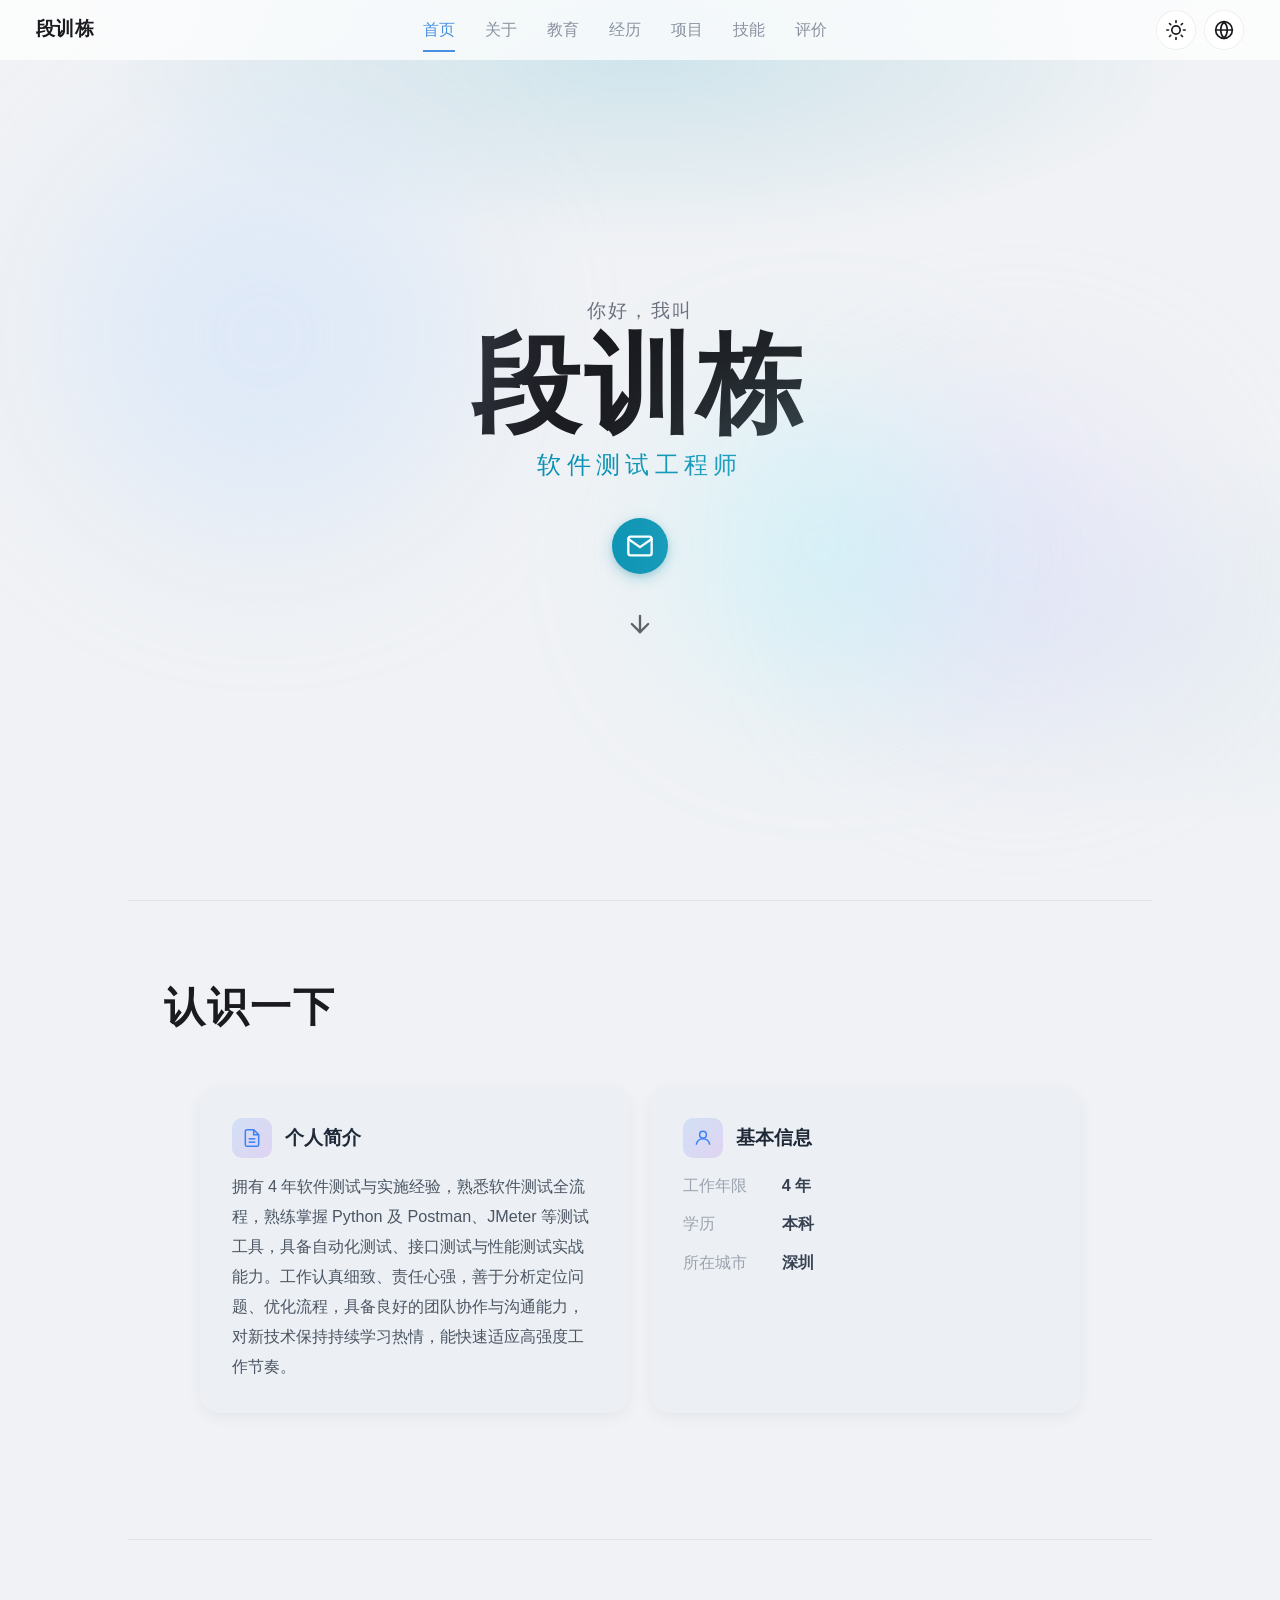
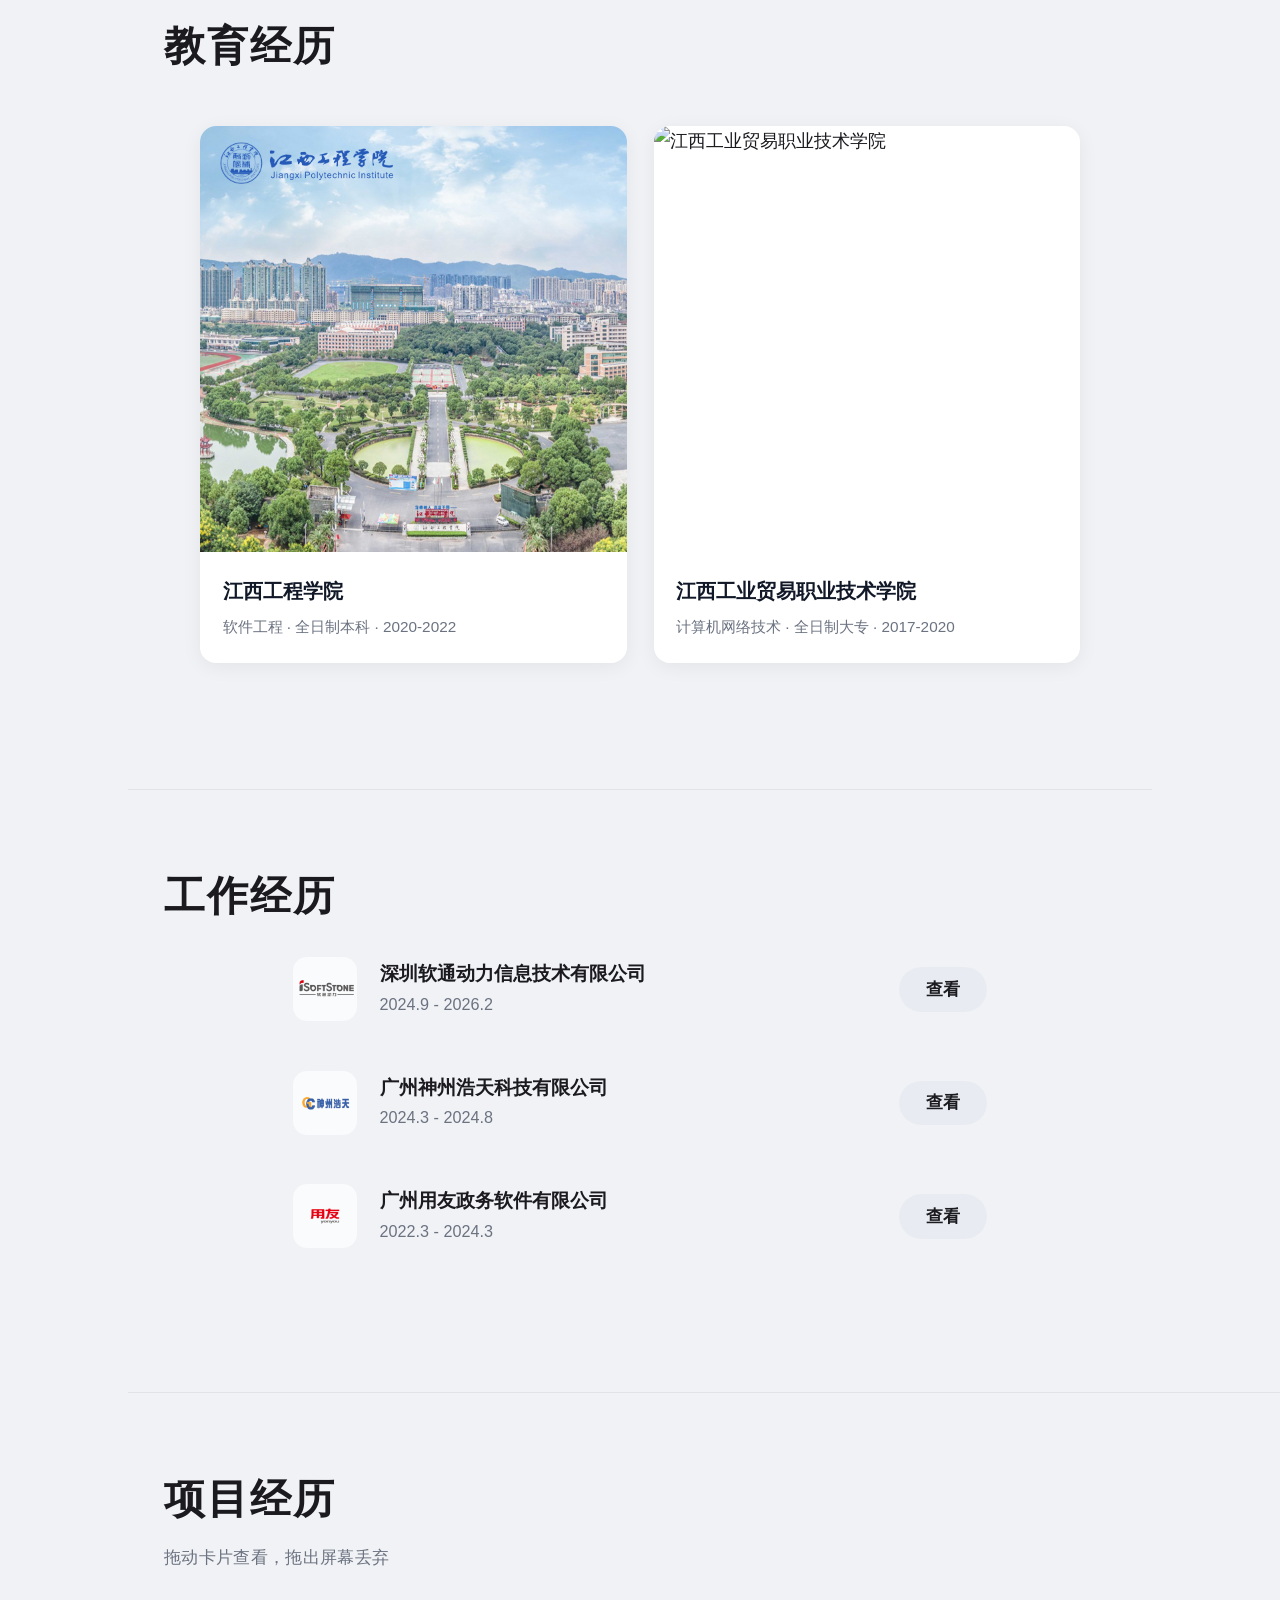
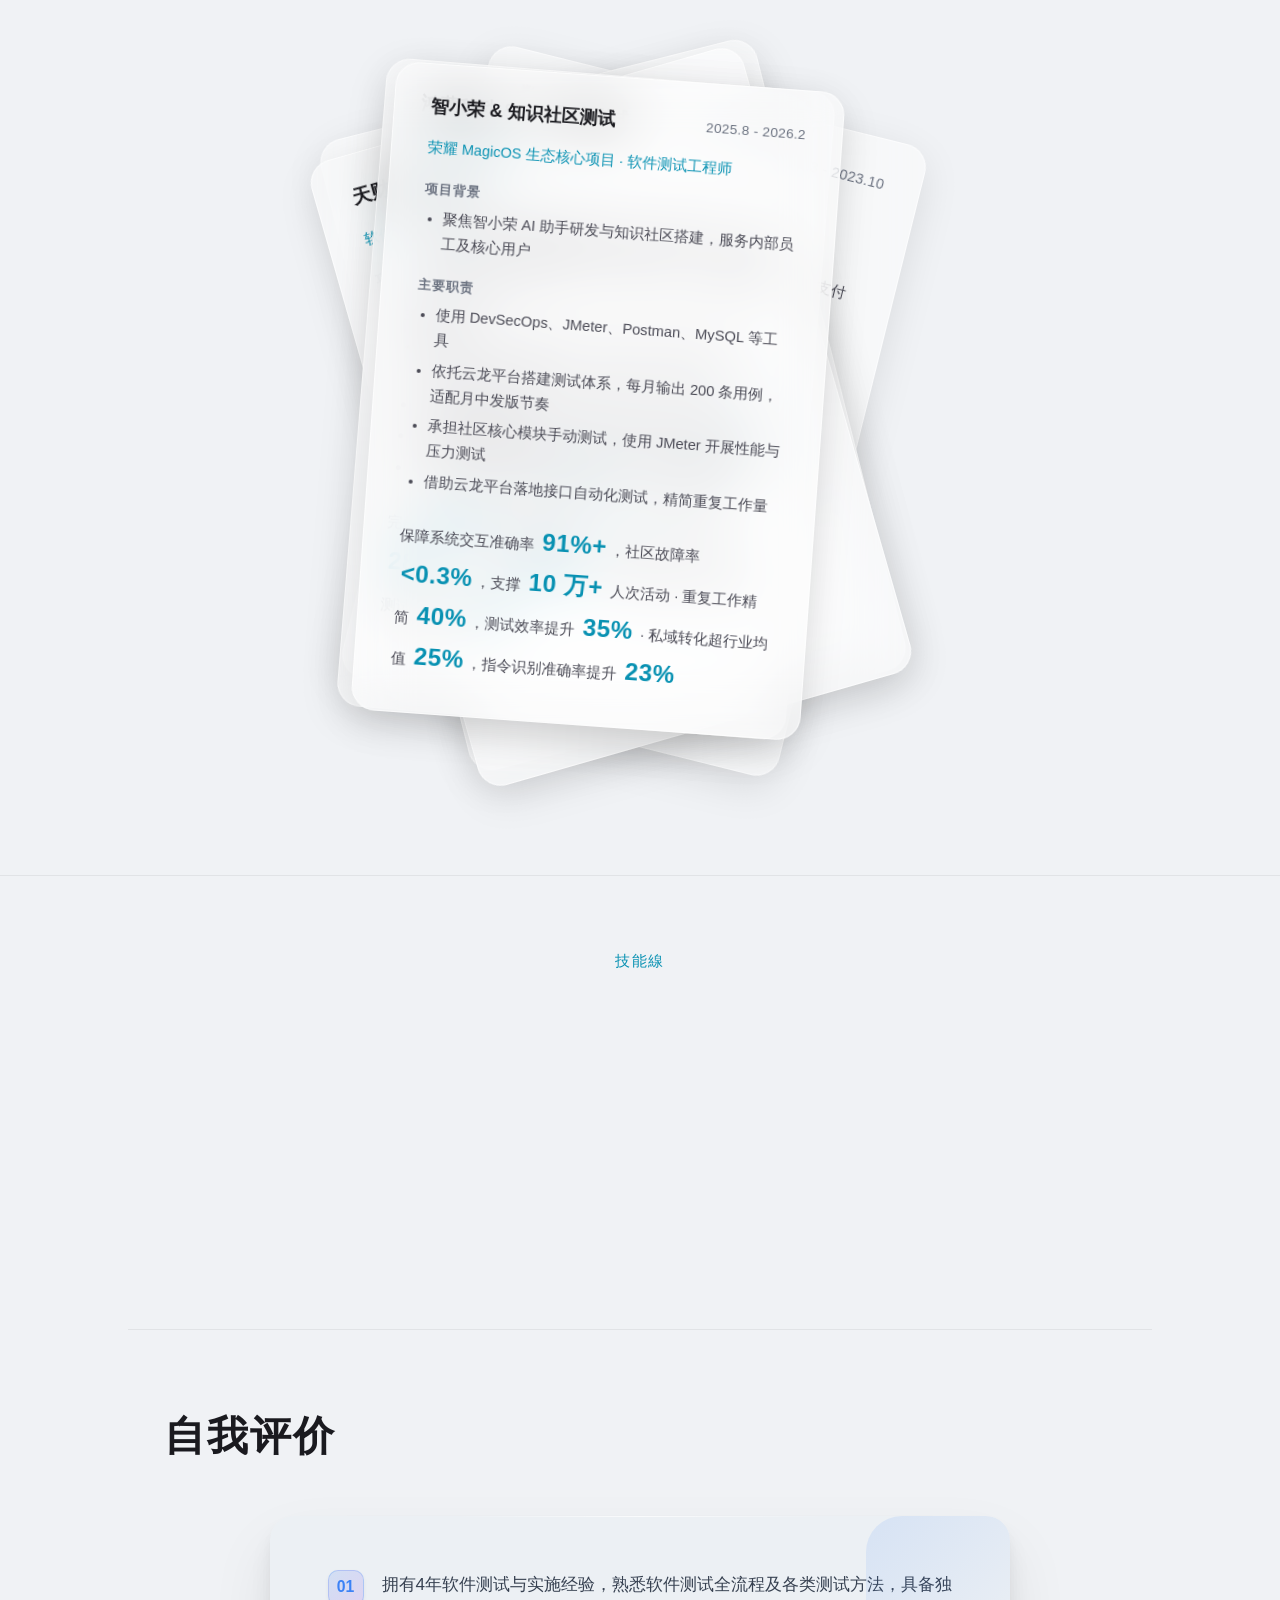
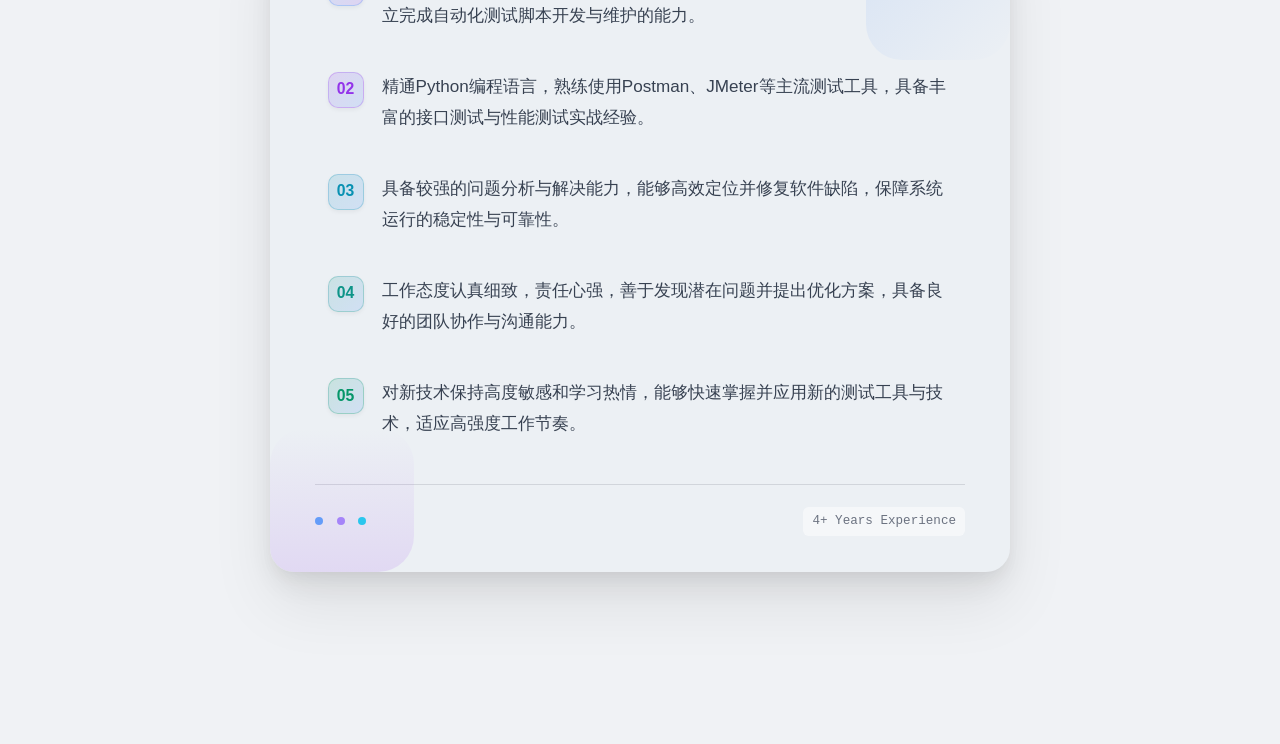
==== commit 2f020e32: "优化" ====
--- a/cv/index.html
+++ b/cv/index.html
@@ -13,6 +13,7 @@
       <span class="name">段训栋</span>
       <nav class="nav-links" id="navLinks">
         <a href="#hero">首页</a>
+        <a href="#about">关于</a>
         <a href="#education">教育</a>
         <a href="#experience">经历</a>
         <a href="#projects">项目</a>
@@ -44,6 +45,7 @@
           <span class="hero-email-text">联系我</span>
         </a>
       </div>
+
       <a href="#education" class="hero-scroll-down" aria-label="向下滚动">
         <svg width="28" height="28" viewBox="0 0 24 24" fill="none" stroke="currentColor" stroke-width="2" stroke-linecap="round" stroke-linejoin="round"><line x1="12" y1="5" x2="12" y2="19"/><polyline points="19 12 12 19 5 12"/></svg>
       </a>
@@ -52,13 +54,114 @@
   <!-- 首页（self-introduction）结束 -->
 
   <main class="content">
-    <!-- 教育经历（education）：单卡片展示教育背景 -->
+    <!-- 认识一下（about）：个人简介 + 基本信息 -->
+    <section class="section about" id="about">
+      <h2 class="section-title">认识一下</h2>
+      <div class="section-inner">
+        <div class="about-grid">
+          <!-- 个人简介 -->
+          <div class="about-card">
+            <div class="about-card-header">
+              <div class="about-card-icon">
+                <svg width="20" height="20" viewBox="0 0 24 24" fill="none" stroke="currentColor" stroke-width="1.8">
+                  <path d="M14 2H6a2 2 0 0 0-2 2v16a2 2 0 0 0 2 2h12a2 2 0 0 0 2-2V8z"/>
+                  <polyline points="14 2 14 8 20 8"/>
+                  <line x1="16" y1="13" x2="8" y2="13"/>
+                  <line x1="16" y1="17" x2="8" y2="17"/>
+                </svg>
+              </div>
+              <h3 class="about-card-title">个人简介</h3>
+            </div>
+            <p class="about-card-text">拥有 4 年软件测试与实施经验，熟悉软件测试全流程，熟练掌握 Python 及 Postman、JMeter 等测试工具，具备自动化测试、接口测试与性能测试实战能力。工作认真细致、责任心强，善于分析定位问题、优化流程，具备良好的团队协作与沟通能力，对新技术保持持续学习热情，能快速适应高强度工作节奏。</p>
+          </div>
+          <!-- 基本信息 -->
+          <div class="about-card">
+            <div class="about-card-header">
+              <div class="about-card-icon">
+                <svg width="20" height="20" viewBox="0 0 24 24" fill="none" stroke="currentColor" stroke-width="1.8">
+                  <circle cx="12" cy="8" r="4"/>
+                  <path d="M4 20c0-4 3.6-7 8-7s8 3 8 7"/>
+                </svg>
+              </div>
+              <h3 class="about-card-title">基本信息</h3>
+            </div>
+            <div class="about-info-list">
+              <div class="about-info-item">
+                <span class="about-info-label">工作年限</span>
+                <span class="about-info-value">4 年</span>
+              </div>
+              <div class="about-info-item">
+                <span class="about-info-label">学历</span>
+                <span class="about-info-value">本科</span>
+              </div>
+              <div class="about-info-item">
+                <span class="about-info-label">所在城市</span>
+                <span class="about-info-value">深圳</span>
+              </div>
+            </div>
+          </div>
+        </div>
+      </div>
+    </section>
+    <!-- 认识一下（about）结束 -->
+
+    <!-- 教育经历（education）：可展开卡片 -->
     <section class="section education" id="education">
       <h2 class="section-title">教育经历</h2>
       <div class="section-inner">
-        <div class="edu-item education-card reveal-item">
-          <div class="school">江西工程学院</div>
-          <div class="meta">软件工程 · 全日制本科 · 2022.07 毕业</div>
+        <!-- 遮罩层 -->
+        <div class="edu-backdrop" id="eduBackdrop"></div>
+
+        <!-- 卡片网格 -->
+        <div class="edu-cards-grid" id="eduCardsGrid">
+
+          <!-- Card 1: 江西工程学院 -->
+          <div class="edu-music-card" onclick="expandEduCard(this)" data-id="1">
+            <div class="edu-card-thumb">
+              <img src="static/img/jxgc.jpg" alt="江西工程学院" class="edu-card-img">
+              <div class="edu-card-overlay"></div>
+            </div>
+            <div class="edu-card-body">
+              <h3 class="edu-card-title">江西工程学院</h3>
+              <p class="edu-card-meta">软件工程 · 全日制本科 · 2020-2022</p>
+              <div class="edu-expanded-content hidden">
+                
+                <ul class="edu-expanded-list">
+                  <li>毕设论文：基于 Node.js 的蛋糕店系统设计与实现。</li>
+                  <li>项目描述：系统前端采用 Vue.js，后端使用 Express 框架，数据库为 MySQL。实现了商品管理、订单管理、用户登录、权限控制与报表统计等功能，具备完整 MVC 架构与 API 规范。</li>
+                  <li>在校期间担任班级宣传委员及宿管委员，负责班级宣传工作与宿舍管理，具备良好的组织协调与服务意识。</li>
+                </ul>
+              </div>
+            </div>
+            <button class="edu-close-btn" onclick="event.stopPropagation(); closeEduCard()">
+              <svg width="14" height="14" viewBox="0 0 24 24" fill="none" stroke="currentColor" stroke-width="2.5">
+                <path d="M18 6L6 18M6 6l12 12"/>
+              </svg>
+            </button>
+          </div>
+
+          <!-- Card 2: 江西工业贸易职业技术学院 -->
+          <div class="edu-music-card" onclick="expandEduCard(this)" data-id="2">
+            <div class="edu-card-thumb">
+              <img src="static/img/jxgm.jpg" alt="江西工业贸易职业技术学院" class="edu-card-img">
+              <div class="edu-card-overlay"></div>
+            </div>
+            <div class="edu-card-body">
+              <h3 class="edu-card-title">江西工业贸易职业技术学院</h3>
+              <p class="edu-card-meta">计算机网络技术 · 全日制大专 · 2017-2020</p>
+              <div class="edu-expanded-content hidden">
+                <ul class="edu-expanded-list">
+                  <li>在校期间担任班级团支书，负责团支部日常管理与团务工作，组织开展主题团日、团员教育等活动，具备良好的组织协调与责任意识。</li>
+                </ul>
+              </div>
+            </div>
+            <button class="edu-close-btn" onclick="event.stopPropagation(); closeEduCard()">
+              <svg width="14" height="14" viewBox="0 0 24 24" fill="none" stroke="currentColor" stroke-width="2.5">
+                <path d="M18 6L6 18M6 6l12 12"/>
+              </svg>
+            </button>
+          </div>
+
         </div>
       </div>
     </section>
@@ -232,6 +335,20 @@
               <span class="skill-pill skill-text">永洪 BI</span>
             </div>
             <div class="skill-row-copy">
+              <span class="skill-pill skill-text">Photoshop</span>
+              <span class="skill-pill skill-text">Illustrator</span>
+              <span class="skill-pill skill-text">word</span>
+              <span class="skill-pill skill-text">Excel</span>
+              <span class="skill-pill skill-text">PowerPoint</span>
+              <span class="skill-pill skill-text">Oracle</span>
+              <span class="skill-pill skill-text">SQL Server</span>
+              <span class="skill-pill skill-text">LoadRunner</span>
+              <span class="skill-pill skill-text">Git</span>
+              <span class="skill-pill skill-text">Postman</span>
+              <span class="skill-pill skill-text">VScode</span>
+              <span class="skill-pill skill-text">永洪 BI</span>
+            </div>
+            <div class="skill-row-copy">
               <span class="skill-pill skill-text">Linux</span>
               <span class="skill-pill skill-text">Python</span>
               <span class="skill-pill skill-text">Postman</span>
@@ -245,20 +362,6 @@
               <span class="skill-pill skill-text">FineReport</span>
               <span class="skill-pill skill-text">永洪 BI</span>
             </div>
-            <div class="skill-row-copy">
-              <span class="skill-pill skill-text">Linux</span>
-              <span class="skill-pill skill-text">Python</span>
-              <span class="skill-pill skill-text">Postman</span>
-              <span class="skill-pill skill-text">JMeter</span>
-              <span class="skill-pill skill-text">MySQL</span>
-              <span class="skill-pill skill-text">Selenium</span>
-              <span class="skill-pill skill-text">Appium</span>
-              <span class="skill-pill skill-text">Pytest</span>
-              <span class="skill-pill skill-text">Fiddler</span>
-              <span class="skill-pill skill-text">Redis</span>
-              <span class="skill-pill skill-text">FineReport</span>
-              <span class="skill-pill skill-text">永洪 BI</span>
-            </div>
           </div>
         </div>
         <div class="skill-row-wrap">
@@ -302,43 +405,72 @@
     </section>
     <!-- 技术能力（technical-skills）结束 -->
 
-    <!-- 自我评价（self-evaluation）：单卡片展示自我评价 -->
+    <!-- 自我评价（self-evaluation）：3D 悬浮卡片 -->
     <section class="section self-evaluation" id="intro">
       <h2 class="section-title">自我评价</h2>
       <div class="section-inner">
-        <div class="self-intro evaluation-card reveal-item" style="--m-x:50%;--m-y:50%;--r-x:0deg;--r-y:0deg;--bg-x:50%;--bg-y:50%;--duration:300ms;--foil-size:100%;--opacity:0;--radius:20px;--easing:ease;--transition:var(--duration) var(--easing)">
-          <div class="glare-grid">
-            <!-- 基础背景层 -->
-            <div class="glare-base">
-              <div class="glare-content">
-                <svg width="66" height="65" viewBox="0 0 66 65" fill="none" xmlns="http://www.w3.org/2000/svg" class="glare-icon">
-                  <path d="M8 8.05571C8 8.05571 54.9009 18.1782 57.8687 30.062C60.8365 41.9458 9.05432 57.4696 9.05432 57.4696" stroke="currentColor" stroke-width="15" stroke-miterlimit="3.86874" stroke-linecap="round"></path>
-                </svg>
-                <h3 class="glare-title">自我评价</h3>
-              </div>
-            </div>
-
-            <!-- 眩光层 -->
-            <div class="glare-highlight"></div>
-
-            <!-- 纹理层 -->
-            <div class="glare-texture"></div>
-
-            <!-- 内容层 -->
-            <div class="glare-content-layer">
-              <ul>
-                <li>具备 4 年软件测试与实施经验，熟悉软件测试全流程和方法，能够独立完成自动化测试脚本开发和维护</li>
-                <li>精通 Python 编程语言，熟练使用 Postman、JMeter 等测试工具，具备丰富的接口测试和性能测试经验</li>
-                <li>具有良好的问题分析和解决能力，能够快速定位和解决软件缺陷，保障系统质量和稳定性</li>
-                <li>工作积极认真，细心负责，善于发现问题并提出解决方案，具备良好的团队协作和沟通能力</li>
-                <li>对新技术有强烈的学习兴趣，能够快速掌握和应用新的测试工具和技术，适应高强度工作环境</li>
-              </ul>
+        <!-- 3D卡片容器 -->
+        <div class="card-container" id="cardContainer">
+          <div class="card-3d" id="card3d">
+            <!-- 主卡片 -->
+            <div class="main-card">
+              <!-- 顶部高光 -->
+              <div class="highlight-bar"></div>
+              <!-- 内部跟随光晕 -->
+              <div class="inner-glow" id="innerGlow"></div>
+              <!-- 角落渐变装饰 -->
+              <div class="corner-blob corner-blob-tr"></div>
+              <div class="corner-blob corner-blob-bl"></div>
+
+              <!-- 正文内容 -->
+              <div class="eval-body">
+                <div class="eval-item">
+                  <div class="skill-number">01</div>
+                  <p>拥有<span class="highlight">4年</span>软件测试与实施经验，熟悉软件测试全流程及各类测试方法，具备独立完成自动化测试脚本开发与维护的能力。</p>
+                </div>
+                <div class="eval-item">
+                  <div class="skill-number" style="color:#9333ea; border-color:rgba(147,51,234,0.25); background:linear-gradient(135deg,rgba(147,51,234,0.15),rgba(59,130,246,0.15))">02</div>
+                  <p>精通<span class="highlight">Python</span>编程语言，熟练使用Postman、JMeter等主流测试工具，具备丰富的接口测试与性能测试实战经验。</p>
+                </div>
+                <div class="eval-item">
+                  <div class="skill-number" style="color:#0891b2; border-color:rgba(8,145,178,0.25); background:linear-gradient(135deg,rgba(8,145,178,0.15),rgba(59,130,246,0.15))">03</div>
+                  <p>具备较强的<span class="highlight">问题分析与解决能力</span>，能够高效定位并修复软件缺陷，保障系统运行的稳定性与可靠性。</p>
+                </div>
+                <div class="eval-item">
+                  <div class="skill-number" style="color:#0d9488; border-color:rgba(13,148,136,0.25); background:linear-gradient(135deg,rgba(13,148,136,0.15),rgba(59,130,246,0.15))">04</div>
+                  <p>工作态度<span class="highlight">认真细致</span>，责任心强，善于发现潜在问题并提出优化方案，具备良好的团队协作与沟通能力。</p>
+                </div>
+                <div class="eval-item">
+                  <div class="skill-number" style="color:#059669; border-color:rgba(5,150,105,0.25); background:linear-gradient(135deg,rgba(5,150,105,0.15),rgba(59,130,246,0.15))">05</div>
+                  <p>对新技术保持<span class="highlight">高度敏感和学习热情</span>，能够快速掌握并应用新的测试工具与技术，适应高强度工作节奏。</p>
+                </div>
+              </div>
+
+              <!-- 底部 -->
+              <div class="eval-footer">
+                <div class="eval-footer-dots">
+                  <span class="dot-pulse dot-blue"></span>
+                  <span class="dot-pulse dot-purple"></span>
+                  <span class="dot-pulse dot-cyan"></span>
+                </div>
+                <span class="years-badge">4+ Years Experience</span>
+              </div>
+
+              <!-- 装饰光点 -->
+              <div class="sparkle" style="top:12%;left:6%;animation-delay:0s"></div>
+              <div class="sparkle" style="top:40%;right:8%;animation-delay:1.5s"></div>
+              <div class="sparkle" style="bottom:20%;left:12%;animation-delay:3s"></div>
             </div>
           </div>
         </div>
       </div>
     </section>
     <!-- 自我评价（self-evaluation）结束 -->
+
+    <!-- 装饰光球：放在所有内容下方 -->
+    <div class="orb orb-blue"></div>
+    <div class="orb orb-purple"></div>
+    <div class="orb orb-cyan"></div>
   </main>
 
   <script src="static/js/script.js"></script>
--- a/cv/static/css/style.css
+++ b/cv/static/css/style.css
@@ -72,6 +72,12 @@
       padding-right: 10%;
       transition: background-color 0.6s ease-out, color 0.6s ease-out;
     }
+
+    .self-introduction {
+      position: relative;
+      min-height: 100vh;
+      overflow: hidden;
+    }
     html.theme-switching,
     html.theme-switching *,
     html.theme-switching *::before,
@@ -297,7 +303,7 @@
       }
     }
 
-    /* Hero：居中 + 毛玻璃光晕，顶部留白不顶导航 */
+    /* Hero：改为纯背景大号首屏（不卡片） */
     .hero {
       min-height: 100vh;
       display: flex;
@@ -305,19 +311,19 @@
       align-items: center;
       justify-content: center;
       text-align: center;
-      padding: 5rem 2rem;
-      padding-top: max(5rem, 80px);
+      padding: 3rem 1.5rem;
+      padding-top: max(5rem, 90px);
       position: relative;
       overflow: hidden;
-      border-bottom: 1px solid var(--border);
+      border-bottom: none;
       scroll-margin-top: 0;
-      background: var(--card-glass);
-      box-shadow: 0 4px 24px 0 rgba(0,0,0,0.04);
-      border-radius: 24px;
-      max-width: 600px;
-      margin: 3rem auto 2rem auto;
-      backdrop-filter: blur(var(--blur-sm));
-      -webkit-backdrop-filter: blur(var(--blur-sm));
+      background: transparent;
+      box-shadow: none;
+      border-radius: 0;
+      max-width: none;
+      margin: 0;
+      backdrop-filter: none;
+      -webkit-backdrop-filter: none;
     }
 
     .hero::before {
@@ -469,6 +475,483 @@
     .hero .hero-email-link:hover .hero-email-text {
       position: static;
       opacity: 1;
+    }
+
+    /* 背景网格 */
+    body {
+      background-image: none;
+      -webkit-mask-image: none;
+      mask-image: none;
+    }
+
+    /* 装饰光球 */
+    .orb {
+      position: fixed;
+      border-radius: 50%;
+      filter: blur(80px);
+      opacity: 0.35;
+      z-index: -1;
+      pointer-events: none;
+      animation: orb-float 20s ease-in-out infinite;
+    }
+
+    @keyframes orb-float {
+      0%, 100% { transform: translate(0, 0) scale(1); }
+      33% { transform: translate(30px, -30px) scale(1.1); }
+      66% { transform: translate(-20px, 20px) scale(0.9); }
+    }
+
+    .orb-blue { width: 400px; height: 400px; background: #bfdbfe; top: 15%; left: 5%; animation-delay: 0s; }
+    .orb-purple { width: 320px; height: 320px; background: #ddd6fe; bottom: 20%; right: 8%; animation-delay: -7s; }
+    .orb-cyan { width: 280px; height: 280px; background: #a5f3fc; top: 45%; right: 25%; animation-delay: -14s; }
+
+    /* 3D卡片容器 */
+    .card-container {
+      perspective: 1000px;
+      transform-style: preserve-3d;
+      max-width: 740px;
+      margin: 1.6rem auto 1.6rem;
+      width: 100%;
+      box-sizing: border-box;
+    }
+
+    .card-3d {
+      transform-style: preserve-3d;
+      transition: transform 0.1s ease-out, box-shadow 0.3s ease;
+    }
+
+    /* 主卡片样式 - 柔和灰白背景 */
+    .main-card {
+      position: relative;
+      background: #ecf0f4;
+      border-radius: 24px;
+      overflow: hidden;
+      box-shadow:
+        0 2px 4px rgba(0, 0, 0, 0.02),
+        0 8px 16px rgba(0, 0, 0, 0.04),
+        0 16px 32px rgba(0, 0, 0, 0.06),
+        0 32px 64px rgba(0, 0, 0, 0.08);
+      transition: box-shadow 0.3s ease;
+      padding: 2rem 2.5rem;
+    }
+
+    .card-container:hover .main-card {
+      box-shadow:
+        0 4px 8px rgba(0, 0, 0, 0.03),
+        0 12px 24px rgba(0, 0, 0, 0.05),
+        0 24px 48px rgba(0, 0, 0, 0.08),
+        0 48px 96px rgba(0, 0, 0, 0.12);
+    }
+
+    /* 内部光晕效果 - 跟随鼠标的白色高光 */
+    .inner-glow {
+      position: absolute;
+      inset: 0;
+      border-radius: 24px;
+      background: radial-gradient(300px circle at var(--mouse-x, 50%) var(--mouse-y, 50%),
+        rgba(255, 255, 255, 0.75),
+        rgba(255, 255, 255, 0.35) 30%,
+        transparent 55%);
+      opacity: 0;
+      transition: opacity 0.25s ease;
+      pointer-events: none;
+    }
+
+    .card-container:hover .inner-glow {
+      opacity: 1;
+    }
+
+    /* 顶部高光条 */
+    .highlight-bar {
+      position: absolute;
+      top: 0;
+      left: 25%;
+      right: 25%;
+      height: 1px;
+      background: linear-gradient(90deg, transparent, rgba(255,255,255,0.9), transparent);
+      opacity: 0.8;
+    }
+
+    /* 标题区 - 用 isolation 阻止 transform 创建 stacking context 干扰 flex */
+    .title-layer {
+      margin-bottom: 2.5rem;
+      padding-bottom: 1.5rem;
+      border-bottom: 1px solid #d1d5db;
+      display: flex;
+      align-items: center;
+      justify-content: space-between;
+      isolation: isolate;
+    }
+
+    .title-layer h3,
+    .title-layer h1,
+    .title-layer h2 {
+      font-size: 2.2rem;
+      color: #1f2937;
+      font-weight: 800;
+      line-height: 1.1;
+      margin-bottom: 0.5rem;
+    }
+
+    /* 内容区 - 纯布局，不带 3D transform */
+    .content-layer {
+      display: flex;
+      flex-direction: column;
+      gap: 1.25rem;
+    }
+
+    /* 列表项动画 */
+    .skill-item {
+      display: flex;
+      gap: 1rem;
+      align-items: flex-start;
+      transition: transform 0.2s ease, background-color 0.2s ease;
+      border-radius: 12px;
+      padding: 0.6rem 0.8rem;
+      margin: 0 -0.8rem;
+      cursor: default;
+    }
+
+    .skill-item:hover {
+      transform: translateX(4px);
+      background-color: rgba(255, 255, 255, 0.5);
+    }
+
+    /* 序号样式 */
+    .skill-number {
+      width: 2rem;
+      height: 2rem;
+      flex-shrink: 0;
+      border-radius: 10px;
+      background: linear-gradient(135deg, rgba(59, 130, 246, 0.15), rgba(147, 51, 234, 0.15));
+      border: 1px solid rgba(59, 130, 246, 0.25);
+      box-shadow: 0 2px 4px rgba(0, 0, 0, 0.05);
+      color: #3b82f6;
+      font-weight: 700;
+      font-size: 0.875rem;
+      display: flex;
+      align-items: center;
+      justify-content: center;
+      transition: all 0.2s ease;
+    }
+
+    .skill-item:hover .skill-number {
+      background: linear-gradient(135deg, rgba(59, 130, 246, 0.25), rgba(147, 51, 234, 0.25));
+      transform: scale(1.1);
+      box-shadow: 0 4px 8px rgba(59, 130, 246, 0.15);
+      color: #1d4ed8;
+    }
+
+    .skill-item p {
+      margin: 0;
+      font-size: 0.95rem;
+      line-height: 1.8;
+      color: #374151;
+    }
+
+    .skill-item p .highlight {
+      color: #3b82f6;
+      font-weight: 700;
+    }
+
+    /* 装饰性光点 */
+    .sparkle {
+      position: absolute;
+      width: 3px;
+      height: 3px;
+      background: rgba(59, 130, 246, 0.4);
+      border-radius: 50%;
+      opacity: 0;
+      animation: sparkle 4s infinite;
+    }
+
+    @keyframes sparkle {
+      0%, 100% { opacity: 0; transform: scale(0); }
+      50% { opacity: 0.6; transform: scale(1); }
+    }
+
+    /* 标题样式 */
+    .title-layer h3,
+    .title-layer h1,
+    .title-layer h2 {
+      font-size: 2.2rem;
+      color: #1f2937;
+      font-weight: 800;
+      line-height: 1.1;
+    }
+
+    /* 技能徽章 */
+    .badge-pill {
+      padding: 0.4rem 0.75rem;
+      border-radius: 999px;
+      background: white;
+      font-size: 0.75rem;
+      font-weight: 600;
+      box-shadow: 0 1px 3px rgba(0, 0, 0, 0.08);
+      border: 1px solid rgba(0, 0, 0, 0.06);
+    }
+
+    .badge-pill-blue { color: #2563eb; }
+    .badge-pill-purple { color: #9333ea; }
+
+    /* 底部动画点 */
+    .dot-pulse {
+      width: 8px;
+      height: 8px;
+      border-radius: 50%;
+      display: inline-block;
+    }
+
+    .dot-blue { background: #60a5fa; animation: pulse-dot 1.5s ease-in-out infinite; }
+    .dot-purple { background: #a78bfa; animation: pulse-dot 1.5s ease-in-out infinite 0.2s; }
+    .dot-cyan { background: #22d3ee; animation: pulse-dot 1.5s ease-in-out infinite 0.4s; }
+
+    @keyframes pulse-dot {
+      0%, 100% { opacity: 1; transform: scale(1); }
+      50% { opacity: 0.5; transform: scale(0.8); }
+    }
+
+    /* ===== 认识一下（about） ===== */
+    .about-grid {
+      display: grid;
+      grid-template-columns: 1fr;
+      gap: 1rem;
+    }
+
+    @media (min-width: 640px) {
+      .about-grid {
+        grid-template-columns: 1fr 1fr;
+        gap: 1.25rem;
+      }
+    }
+
+    .about-card {
+      background: #ecf0f4;
+      border-radius: 20px;
+      padding: 1.75rem;
+      display: flex;
+      flex-direction: column;
+      gap: 0.75rem;
+      box-shadow: 0 4px 16px rgba(0, 0, 0, 0.05);
+      transition: box-shadow 0.25s ease;
+    }
+
+    .about-card:hover {
+      box-shadow: 0 8px 28px rgba(0, 0, 0, 0.1);
+    }
+
+    .about-card-header {
+      display: flex;
+      align-items: center;
+      gap: 0.75rem;
+    }
+
+    .about-card-icon {
+      width: 40px;
+      height: 40px;
+      border-radius: 10px;
+      background: linear-gradient(135deg, rgba(59, 130, 246, 0.15), rgba(147, 51, 234, 0.15));
+      display: flex;
+      align-items: center;
+      justify-content: center;
+      color: #3b82f6;
+      flex-shrink: 0;
+    }
+
+    .about-card-title {
+      font-size: 1.05rem;
+      font-weight: 700;
+      color: #1f2937;
+      margin: 0;
+    }
+
+    .about-card-text {
+      font-size: 0.9rem;
+      line-height: 1.85;
+      color: #4b5563;
+      margin: 0;
+    }
+
+    .about-info-list {
+      display: flex;
+      flex-direction: column;
+      gap: 0.6rem;
+    }
+
+    .about-info-item {
+      display: flex;
+      align-items: center;
+      gap: 1rem;
+      font-size: 0.9rem;
+    }
+
+    .about-info-label {
+      color: #9ca3af;
+      min-width: 4.5rem;
+      font-weight: 500;
+    }
+
+    .about-info-value {
+      color: #374151;
+      font-weight: 600;
+    }
+
+    /* ===== 自我评价卡片 ===== */
+    body.no-scroll {
+      overflow: hidden;
+    }
+
+    .hidden {
+      display: none !important;
+    }
+
+    .eval-body {
+      display: flex;
+      flex-direction: column;
+      gap: 1.25rem;
+      padding-top: 0.5rem;
+    }
+
+    .eval-item {
+      display: flex;
+      gap: 1rem;
+      align-items: flex-start;
+      padding: 0.5rem 0.7rem;
+      border-radius: 12px;
+      transition: transform 0.2s ease, background-color 0.2s ease;
+    }
+
+    .eval-item:hover {
+      transform: translateX(4px);
+      background-color: rgba(255, 255, 255, 0.5);
+    }
+
+    .eval-item p {
+      margin: 0;
+      font-size: 0.95rem;
+      line-height: 1.8;
+      color: #374151;
+    }
+
+    .eval-footer {
+      margin-top: 2rem;
+      padding-top: 1.2rem;
+      border-top: 1px solid #d1d5db;
+      display: flex;
+      align-items: center;
+      justify-content: space-between;
+    }
+
+    .eval-footer-dots {
+      display: flex;
+      align-items: center;
+      gap: 0.75rem;
+    }
+
+    /* 角落渐变装饰 */
+    .corner-blob {
+      position: absolute;
+      width: 8rem;
+      height: 8rem;
+      pointer-events: none;
+      border-radius: 2rem;
+    }
+
+    .corner-blob-tr {
+      top: 0;
+      right: 0;
+      background: linear-gradient(135deg, rgba(59, 130, 246, 0.12), transparent);
+      border-top-right-radius: 24px;
+    }
+
+    .corner-blob-bl {
+      bottom: 0;
+      left: 0;
+      background: linear-gradient(0deg, rgba(147, 51, 234, 0.12), transparent);
+      border-bottom-left-radius: 24px;
+    }
+
+    .years-badge {
+      font-size: 0.7rem;
+      color: #6b7280;
+      font-family: 'Courier New', monospace;
+      font-weight: 500;
+      background: rgba(255, 255, 255, 0.5);
+      padding: 0.2rem 0.5rem;
+      border-radius: 6px;
+    }
+
+    @keyframes float {
+      0%, 100% { transform: translateY(0px); }
+      50% { transform: translateY(-10px); }
+    }
+
+    .floating { animation: float 6s ease-in-out infinite; }
+
+    .self-eval-card ul li {
+      margin: 0.33rem 0;
+    }
+
+    .self-eval-card::before,
+    .self-eval-card::after {
+      content: "";
+      position: absolute;
+      width: 120%;
+      height: 120%;
+      border-radius: 50%;
+      pointer-events: none;
+      transform: translate3d(0,0,0);
+    }
+    .self-eval-card::before {
+      top: -30%;
+      left: -30%;
+      background: radial-gradient(circle at 30% 30%, rgba(238, 247, 255, 0.5), transparent 40%);
+      filter: blur(12px);
+    }
+    .self-eval-card::after {
+      bottom: -28%;
+      right: -28%;
+      background: radial-gradient(circle at 70% 70%, rgba(220, 237, 245, 0.45), transparent 45%);
+      filter: blur(14px);
+    }
+
+    .self-eval-card .self-eval-content {
+      position: relative;
+      z-index: 1;
+      color: #0f2a46;
+      font-size: 1rem;
+      line-height: 1.6;
+    }
+
+    .self-eval-card h3 {
+      margin: 0 0 0.7rem;
+      font-size: 1.35rem;
+      color: #0d2a44;
+      font-weight: 700;
+    }
+
+    .self-eval-card p {
+      margin: 0.4rem 0;
+    }
+
+    .self-eval-card ul {
+      margin: 0.8rem 0 0 1.1rem;
+      padding: 0;
+      list-style-type: disc;
+      color: #1f4f6f;
+    }
+    .self-eval-card ul li {
+      margin: 0.35rem 0;
+    }
+
+    @keyframes comet-float-self-eval {
+      0%, 100% { transform: perspective(1000px) rotateX(0deg) rotateY(0deg) translateY(0px); }
+      50% { transform: perspective(1000px) rotateX(1deg) rotateY(-1deg) translateY(-6px); }
+    }
+
+    @keyframes comet-float-self-eval {
+      0%, 100% { transform: perspective(1000px) rotateX(7deg) rotateY(-5deg) translateY(2px); }
+      50% { transform: perspective(1000px) rotateX(5deg) rotateY(-3deg) translateY(-8px); }
     }
 
     .hero .hero-scroll-down {
@@ -1001,24 +1484,177 @@
       max-width: 880px;
       margin: 0 auto;
     }
-    .edu-item {
-      background: var(--bg-glass-strong);
-      backdrop-filter: blur(var(--blur-sm));
-      -webkit-backdrop-filter: blur(var(--blur-sm));
-      padding: 2rem 2.5rem;
-      border-radius: 20px;
-    }
-
-    .edu-item .school {
-      font-size: 1.25rem;
+    /* ===== 教育经历可展开卡片 ===== */
+    .edu-backdrop {
+      position: fixed;
+      inset: 0;
+      background: rgba(0, 0, 0, 0.6);
+      backdrop-filter: blur(8px);
+      opacity: 0;
+      pointer-events: none;
+      transition: opacity 0.3s ease;
+      z-index: 40;
+    }
+
+    .edu-backdrop.is-active {
+      opacity: 1;
+      pointer-events: auto;
+    }
+
+    .edu-cards-grid {
+      display: grid;
+      grid-template-columns: repeat(2, 1fr);
+      gap: 1.5rem;
+    }
+
+    @media (max-width: 600px) {
+      .edu-cards-grid {
+        grid-template-columns: 1fr;
+      }
+    }
+
+    /* 卡片主体 */
+    .edu-music-card {
+      position: relative;
+      background: white;
+      border-radius: 16px;
+      overflow: hidden;
+      cursor: pointer;
+      transition: transform 0.2s ease, box-shadow 0.2s ease;
+      box-shadow: 0 4px 20px rgba(0, 0, 0, 0.06);
+    }
+
+    .edu-music-card:hover {
+      transform: translateY(-2px);
+      box-shadow: 0 20px 40px -15px rgba(0, 0, 0, 0.12);
+    }
+
+    .edu-music-card.is-expanding {
+      position: fixed;
+      z-index: 50;
+      transition: all 0.4s cubic-bezier(0.25, 0.46, 0.45, 0.94);
+    }
+
+    /* 缩略图 */
+    .edu-card-thumb {
+      position: relative;
+      aspect-ratio: 1 / 1;
+      overflow: hidden;
+    }
+
+    .edu-card-img {
+      width: 100%;
+      height: 100%;
+      object-fit: cover;
+      transition: transform 0.5s ease;
+      display: block;
+    }
+
+    .edu-music-card:hover .edu-card-img {
+      transform: scale(1.05);
+    }
+
+    .edu-card-overlay {
+      position: absolute;
+      inset: 0;
+      background: linear-gradient(to top, rgba(0,0,0,0.2) 0%, transparent 60%);
+      opacity: 0;
+      transition: opacity 0.3s ease;
+    }
+
+    .edu-music-card:hover .edu-card-overlay {
+      opacity: 1;
+    }
+
+    /* 卡片内容 */
+    .edu-card-body {
+      padding: 1.25rem;
+    }
+
+    .edu-card-title {
+      font-size: 1.1rem;
       font-weight: 600;
-      color: var(--text-primary);
-      margin-bottom: 0.4rem;
-    }
-
-    .edu-item .meta {
-      font-size: 1rem;
-      color: var(--text-secondary);
+      color: #111827;
+      margin: 0 0 0.3rem;
+    }
+
+    .edu-card-meta {
+      font-size: 0.85rem;
+      color: #6b7280;
+      margin: 0;
+    }
+
+    /* 展开后的额外内容 */
+    .edu-expanded-content {
+      margin-top: 1rem;
+      padding-top: 1rem;
+      border-top: 1px solid #f3f4f6;
+    }
+
+    .edu-expanded-text {
+      font-size: 0.9rem;
+      color: #4b5563;
+      line-height: 1.7;
+      margin: 0 0 0.75rem;
+    }
+
+    .edu-expanded-list {
+      list-style: none;
+      padding: 0;
+      margin: 0;
+      display: flex;
+      flex-direction: column;
+      gap: 0.35rem;
+    }
+
+    .edu-expanded-list li {
+      font-size: 0.875rem;
+      color: #374151;
+      line-height: 1.6;
+      padding-left: 1rem;
+      position: relative;
+    }
+
+    .edu-expanded-list li::before {
+      content: '';
+      position: absolute;
+      left: 0;
+      top: 0.55em;
+      width: 4px;
+      height: 4px;
+      border-radius: 50%;
+      background: var(--accent);
+    }
+
+    /* 关闭按钮 */
+    .edu-close-btn {
+      position: absolute;
+      top: 12px;
+      right: 12px;
+      width: 30px;
+      height: 30px;
+      border-radius: 50%;
+      background: rgba(0, 0, 0, 0.45);
+      color: white;
+      border: none;
+      display: flex;
+      align-items: center;
+      justify-content: center;
+      opacity: 0;
+      transform: scale(0.8);
+      transition: all 0.2s ease 0.3s;
+      cursor: pointer;
+      z-index: 10;
+      padding: 0;
+    }
+
+    .edu-music-card.is-expanded .edu-close-btn {
+      opacity: 1;
+      transform: scale(1);
+    }
+
+    .edu-close-btn:hover {
+      background: rgba(0, 0, 0, 0.7);
     }
 
     /* 工作经历卡片：放大、居中、支持滚动淡出 */
@@ -1994,12 +2630,49 @@
         overflow: hidden;
       }
 
-      /* 首页：顶部留白，避免顶到导航栏 */
+      /* 首页：撑满首屏，flex 居中内容 */
+      /* 认识一下移动端 */
+      .about-card {
+        padding: 1.25rem;
+        border-radius: 16px;
+      }
+
+      .about-card-header {
+        gap: 0.6rem;
+      }
+
+      .about-card-icon {
+        width: 36px;
+        height: 36px;
+        border-radius: 8px;
+      }
+
+      .about-card-title {
+        font-size: 0.95rem;
+      }
+
+      .about-card-text {
+        font-size: 0.875rem;
+        line-height: 1.75;
+      }
+
+      /* 首页：撑满首屏，flex 居中内容 */
+      .self-introduction {
+        min-height: 100vh;
+        display: flex;
+        flex-direction: column;
+        overflow: hidden;
+      }
+
       .hero {
-        padding: 5rem 1.25rem 3rem;
-        padding-top: max(5rem, 80px);
-        min-height: auto;
-        min-height: 60vh;
+        flex: 1;
+        display: flex;
+        flex-direction: column;
+        align-items: center;
+        justify-content: center;
+        padding: 4rem 1.25rem 1.5rem;
+        min-height: 100vh;
+        overflow: hidden;
       }
 
       /* 主内容区 */
@@ -2030,9 +2703,65 @@
       }
 
       /* 教育 / 自我评价 */
-      .edu-item,
       .self-intro {
         padding: 1.25rem 1.25rem;
+      }
+
+      .edu-music-card {
+        border-radius: 12px;
+      }
+
+      .edu-card-body {
+        padding: 1rem;
+      }
+
+      .edu-card-title {
+        font-size: 1rem;
+      }
+
+      /* 自我评价卡片移动端 - 禁用 preserve-3d 避免 Safari 梯形渲染 bug */
+      .card-3d {
+        transform-style: flat !important;
+      }
+
+      /* 自我评价卡片移动端 - 缩小字号和间距 */
+      .main-card {
+        padding: 1.25rem !important;
+      }
+
+      .eval-body {
+        gap: 1rem;
+      }
+
+      .eval-item {
+        padding: 0.4rem 0.5rem;
+        gap: 0.75rem;
+      }
+
+      .eval-item p {
+        font-size: 0.875rem !important;
+        line-height: 1.7;
+      }
+
+      .skill-number {
+        width: 1.75rem !important;
+        height: 1.75rem !important;
+        font-size: 0.75rem !important;
+        border-radius: 8px !important;
+      }
+
+      .eval-footer {
+        margin-top: 1.5rem;
+        padding-top: 1rem;
+      }
+
+      .years-badge {
+        font-size: 0.65rem;
+      }
+
+      .corner-blob {
+        width: 5rem !important;
+        height: 5rem !important;
       }
 
       /* 工作经历：可扩展列表在移动端已适配，无需额外覆盖 */
